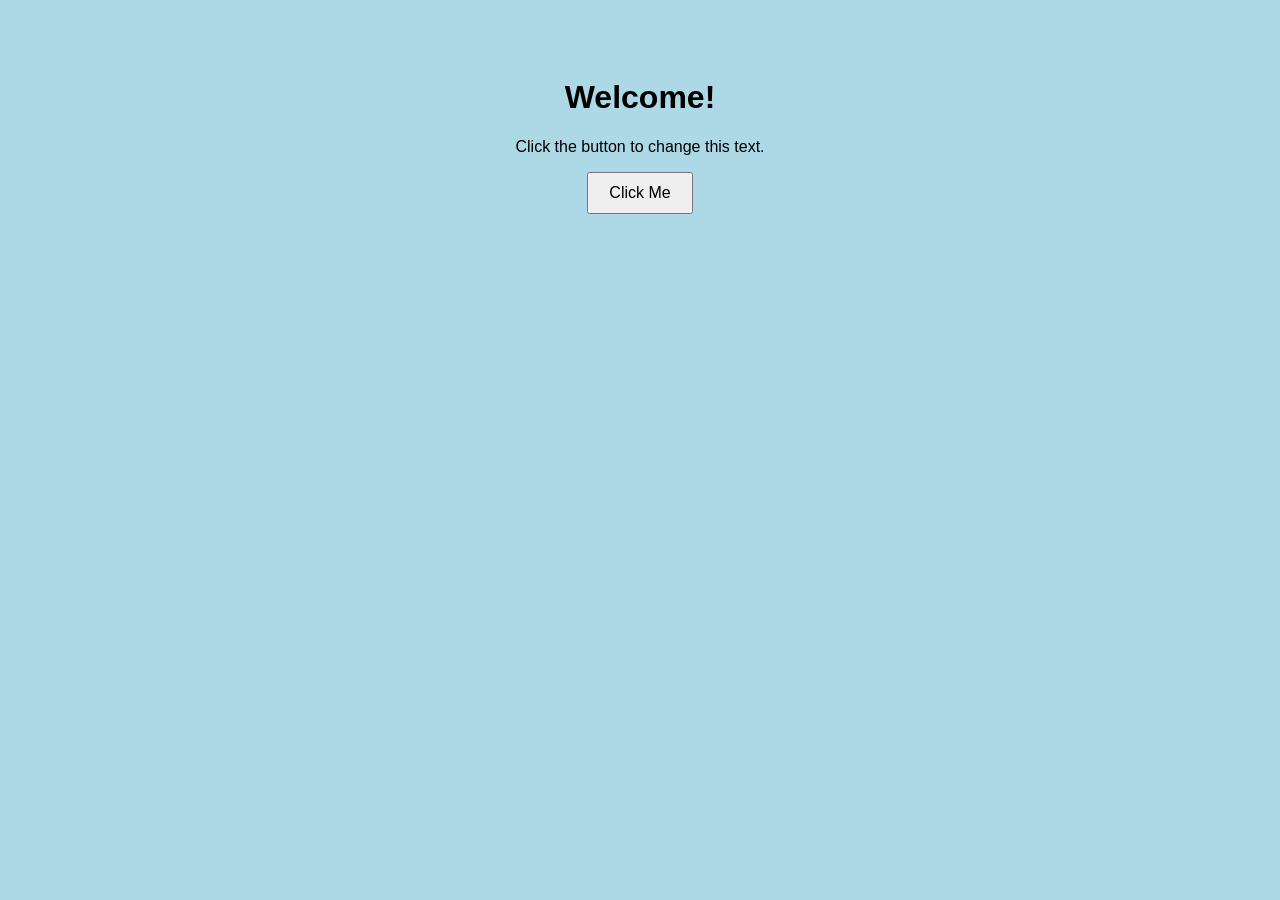
==== index.html @ 1f72a64f "Create index.html" ====
<!DOCTYPE html>
<html lang="en">
<head>
    <meta charset="UTF-8">
    <title>Simple Interactive Page</title>
    <style>
        body {
            font-family: Arial;
            text-align: center;
            background-color: lightblue;
            padding-top: 50px;
        }

        button {
            padding: 10px 20px;
            font-size: 16px;
            cursor: pointer;
        }
    </style>
</head>
<body>

    <h1 id="title">Welcome!</h1>
    <p id="text">Click the button to change this text.</p>

    <button onclick="changeContent()">Click Me</button>

    <script>
        function changeContent() {
            document.getElementById("title").innerHTML = "You clicked the button!";
            document.getElementById("text").innerHTML = "The page just changed 🎉";
            document.body.style.backgroundColor = "lightgreen";
        }
    </script>

</body>
</html>
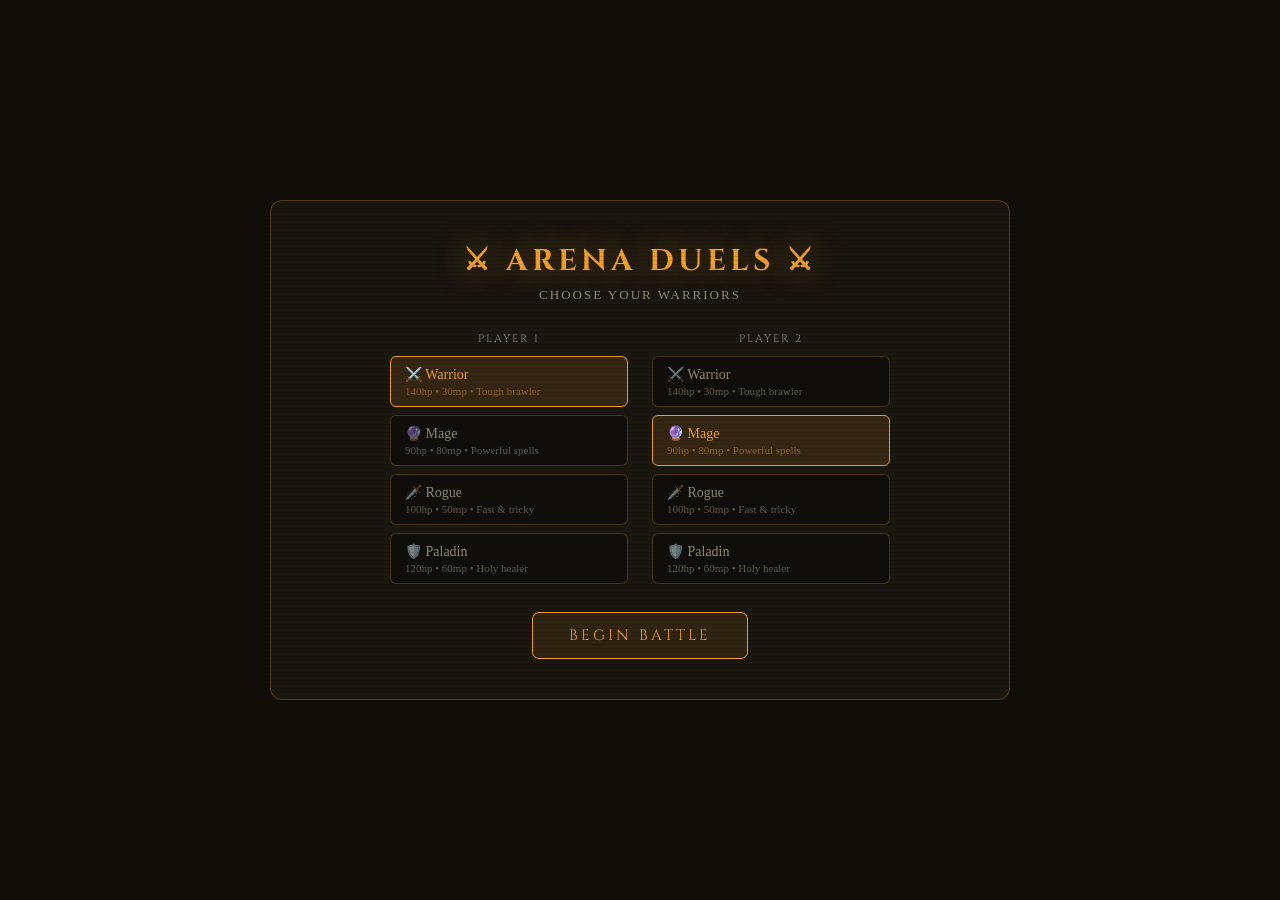
==== commit c0caba19: "Update index.html" ====
--- a/index.html
+++ b/index.html
@@ -1,37 +1,875 @@
 <!DOCTYPE html>
 <html lang="en">
 <head>
-    <meta charset="UTF-8">
-    <title>Simple Interactive Page</title>
-    <style>
-        body {
-            font-family: Arial;
-            text-align: center;
-            background-color: lightblue;
-            padding-top: 50px;
-        }
-
-        button {
-            padding: 10px 20px;
-            font-size: 16px;
-            cursor: pointer;
-        }
-    </style>
+  <meta charset="UTF-8" />
+  <meta name="viewport" content="width=device-width, initial-scale=1.0"/>
+  <title>Arena Duels — 1v1 Battle Game</title>
+  <link href="https://fonts.googleapis.com/css2?family=Cinzel:wght@400;700&family=IM+Fell+English:ital@0;1&display=swap" rel="stylesheet"/>
+  <style>
+    *, *::before, *::after { box-sizing: border-box; margin: 0; padding: 0; }
+
+    :root {
+      --gold: #ef9f27;
+      --gold-dim: rgba(239,159,39,0.3);
+      --dark: #100e08;
+      --dark2: #1a1610;
+      --dark3: #221e14;
+      --parchment: #f5e9c8;
+      --parchment-dim: rgba(245,233,200,0.55);
+      --parchment-faint: rgba(245,233,200,0.2);
+      --red: #e24b4a;
+      --blue: #378add;
+      --green: #639922;
+      --mana-color: #378add;
+    }
+
+    body {
+      background: var(--dark);
+      min-height: 100vh;
+      display: flex;
+      align-items: center;
+      justify-content: center;
+      font-family: 'IM Fell English', serif;
+      color: var(--parchment);
+      padding: 20px;
+    }
+
+    /* ─── Scanline texture overlay ─── */
+    body::before {
+      content: '';
+      position: fixed;
+      inset: 0;
+      background: repeating-linear-gradient(
+        0deg,
+        transparent,
+        transparent 3px,
+        rgba(0,0,0,0.07) 3px,
+        rgba(0,0,0,0.07) 4px
+      );
+      pointer-events: none;
+      z-index: 999;
+    }
+
+    #app {
+      width: 100%;
+      max-width: 740px;
+      position: relative;
+    }
+
+    /* ─── OVERLAY SCREENS ─── */
+    .screen {
+      display: none;
+      flex-direction: column;
+      align-items: center;
+      justify-content: center;
+      min-height: 500px;
+      background: var(--dark2);
+      border: 1px solid var(--gold-dim);
+      border-radius: 12px;
+      padding: 32px 24px;
+      text-align: center;
+    }
+    .screen.active { display: flex; }
+
+    .screen-title {
+      font-family: 'Cinzel', serif;
+      font-size: 30px;
+      font-weight: 700;
+      color: var(--gold);
+      letter-spacing: 4px;
+      text-shadow: 0 0 30px rgba(239,159,39,0.5);
+      margin-bottom: 6px;
+    }
+    .screen-subtitle {
+      font-size: 13px;
+      color: var(--parchment-dim);
+      letter-spacing: 2px;
+      margin-bottom: 28px;
+    }
+
+    /* Class picker */
+    .pickers-row {
+      display: grid;
+      grid-template-columns: 1fr 1fr;
+      gap: 24px;
+      width: 100%;
+      max-width: 500px;
+      margin-bottom: 28px;
+    }
+    .picker-col label {
+      display: block;
+      font-family: 'Cinzel', serif;
+      font-size: 11px;
+      color: var(--parchment-dim);
+      letter-spacing: 2px;
+      margin-bottom: 10px;
+    }
+    .class-options { display: flex; flex-direction: column; gap: 8px; }
+    .class-btn {
+      background: rgba(0,0,0,0.35);
+      border: 1px solid rgba(239,159,39,0.25);
+      color: var(--parchment-dim);
+      font-family: 'IM Fell English', serif;
+      font-size: 14px;
+      padding: 9px 14px;
+      border-radius: 6px;
+      cursor: pointer;
+      text-align: left;
+      transition: all 0.18s;
+    }
+    .class-btn:hover { border-color: rgba(239,159,39,0.55); color: var(--parchment); background: rgba(239,159,39,0.07); }
+    .class-btn.active { border-color: var(--gold); color: var(--gold); background: rgba(239,159,39,0.12); }
+    .class-btn .stats { display: block; font-size: 11px; color: rgba(245,233,200,0.35); margin-top: 2px; }
+    .class-btn.active .stats { color: rgba(239,159,39,0.5); }
+
+    /* Start / Restart button */
+    .big-btn {
+      font-family: 'Cinzel', serif;
+      font-size: 15px;
+      letter-spacing: 3px;
+      color: var(--gold);
+      background: rgba(239,159,39,0.1);
+      border: 1px solid var(--gold);
+      border-radius: 7px;
+      padding: 12px 36px;
+      cursor: pointer;
+      transition: all 0.2s;
+    }
+    .big-btn:hover { background: rgba(239,159,39,0.22); }
+
+    /* ─── BATTLE SCREEN ─── */
+    #battle-screen {
+      background: var(--dark2);
+      border: 1px solid var(--gold-dim);
+      border-radius: 12px;
+      padding: 20px 18px 16px;
+    }
+
+    .battle-header {
+      display: flex;
+      align-items: center;
+      justify-content: space-between;
+      margin-bottom: 14px;
+    }
+    .battle-title {
+      font-family: 'Cinzel', serif;
+      font-size: 18px;
+      color: var(--gold);
+      letter-spacing: 3px;
+    }
+    .turn-badge {
+      font-family: 'Cinzel', serif;
+      font-size: 11px;
+      letter-spacing: 2px;
+      padding: 4px 12px;
+      border-radius: 20px;
+      border: 1px solid var(--gold-dim);
+      color: var(--gold);
+      background: rgba(239,159,39,0.08);
+      transition: all 0.3s;
+    }
+
+    /* Fighter panels */
+    .arena-row {
+      display: grid;
+      grid-template-columns: 1fr 52px 1fr;
+      gap: 10px;
+      align-items: center;
+      margin-bottom: 14px;
+    }
+
+    .fighter-panel {
+      background: var(--dark3);
+      border: 1px solid rgba(239,159,39,0.2);
+      border-radius: 8px;
+      padding: 12px 14px;
+      position: relative;
+      transition: border-color 0.3s;
+    }
+    .fighter-panel.active-turn { border-color: rgba(239,159,39,0.55); }
+
+    .fighter-name {
+      font-family: 'Cinzel', serif;
+      font-size: 13px;
+      font-weight: 700;
+      color: var(--gold);
+      margin-bottom: 6px;
+    }
+    .fighter-sprite {
+      font-size: 44px;
+      line-height: 1;
+      text-align: center;
+      display: block;
+      margin: 4px 0 8px;
+      filter: drop-shadow(0 4px 10px rgba(0,0,0,0.7));
+      transition: transform 0.15s;
+    }
+    .p2-panel .fighter-sprite { transform: scaleX(-1); }
+
+    /* Animations */
+    @keyframes atk { 0%{transform:translateX(0) scale(1)} 40%{transform:translateX(-20px) scale(1.15)} 100%{transform:translateX(0) scale(1)} }
+    @keyframes atk-r { 0%{transform:scaleX(-1) translateX(0)} 40%{transform:scaleX(-1) translateX(-20px)} 100%{transform:scaleX(-1) translateX(0)} }
+    @keyframes hit { 0%{transform:translateX(0)} 25%{transform:translateX(12px) scale(0.9)} 100%{transform:translateX(0) scale(1)} }
+    @keyframes hit-r { 0%{transform:scaleX(-1) translateX(0)} 25%{transform:scaleX(-1) translateX(12px)} 100%{transform:scaleX(-1) translateX(0)} }
+    @keyframes shake { 0%,100%{transform:translateX(0)} 20%{transform:translateX(-6px)} 40%{transform:translateX(6px)} 60%{transform:translateX(-4px)} 80%{transform:translateX(4px)} }
+    .anim-attack .fighter-sprite { animation: atk 0.35s ease !important; }
+    .p2-panel.anim-attack .fighter-sprite { animation: atk-r 0.35s ease !important; }
+    .anim-hit .fighter-sprite { animation: hit 0.3s ease !important; }
+    .p2-panel.anim-hit .fighter-sprite { animation: hit-r 0.3s ease !important; }
+    .anim-shake { animation: shake 0.35s ease; }
+
+    /* HP / MP bars */
+    .bar-label { font-size: 11px; color: rgba(245,233,200,0.45); margin-bottom: 3px; display: flex; justify-content: space-between; }
+    .bar-track {
+      background: rgba(0,0,0,0.55);
+      border-radius: 4px;
+      height: 12px;
+      overflow: hidden;
+      border: 0.5px solid rgba(255,255,255,0.08);
+      margin-bottom: 6px;
+    }
+    .bar-fill {
+      height: 100%;
+      border-radius: 4px;
+      transition: width 0.45s ease;
+    }
+    .hp-fill { background: linear-gradient(90deg, #a32d2d 0%, #e24b4a 100%); }
+    .mp-fill { background: linear-gradient(90deg, #185fa5 0%, #378add 100%); }
+
+    /* Status icons */
+    .statuses { display: flex; gap: 4px; flex-wrap: wrap; min-height: 20px; margin-top: 2px; }
+    .status-icon {
+      font-size: 13px;
+      padding: 1px 6px;
+      border-radius: 10px;
+      background: rgba(0,0,0,0.4);
+      border: 0.5px solid rgba(255,255,255,0.12);
+      font-style: normal;
+    }
+
+    .vs-divider {
+      font-family: 'Cinzel', serif;
+      font-size: 22px;
+      font-weight: 700;
+      color: var(--red);
+      text-align: center;
+      text-shadow: 0 0 12px rgba(226,75,74,0.5);
+    }
+
+    /* ─── Actions ─── */
+    .actions-row {
+      display: grid;
+      grid-template-columns: 1fr 1fr;
+      gap: 10px;
+      margin-bottom: 12px;
+    }
+    .actions-col-label {
+      font-size: 10px;
+      color: var(--parchment-faint);
+      letter-spacing: 2px;
+      text-align: center;
+      margin-bottom: 6px;
+    }
+    .action-btn {
+      display: flex;
+      justify-content: space-between;
+      align-items: center;
+      background: rgba(0,0,0,0.38);
+      border: 1px solid rgba(239,159,39,0.22);
+      color: var(--parchment-dim);
+      font-family: 'IM Fell English', serif;
+      font-size: 13px;
+      padding: 8px 10px;
+      border-radius: 6px;
+      cursor: pointer;
+      width: 100%;
+      text-align: left;
+      margin-bottom: 5px;
+      transition: all 0.17s;
+      position: relative;
+    }
+    .action-btn:last-child { margin-bottom: 0; }
+    .action-btn:hover:not(:disabled) {
+      border-color: var(--gold-dim);
+      color: var(--parchment);
+      background: rgba(239,159,39,0.08);
+    }
+    .action-btn:disabled { opacity: 0.3; cursor: not-allowed; }
+    .action-btn .meta { display: flex; gap: 6px; align-items: center; }
+    .action-btn .mp-cost { font-size: 11px; color: var(--mana-color); }
+    .action-btn .dmg-range { font-size: 11px; color: rgba(245,233,200,0.35); }
+
+    /* ─── Battle Log ─── */
+    .log-box {
+      background: rgba(0,0,0,0.45);
+      border: 0.5px solid rgba(239,159,39,0.18);
+      border-radius: 7px;
+      padding: 10px 12px;
+      height: 130px;
+      overflow-y: auto;
+      font-size: 12.5px;
+      line-height: 1.7;
+      scroll-behavior: smooth;
+    }
+    .log-box::-webkit-scrollbar { width: 4px; }
+    .log-box::-webkit-scrollbar-track { background: transparent; }
+    .log-box::-webkit-scrollbar-thumb { background: rgba(239,159,39,0.25); border-radius: 2px; }
+    .log-entry { border-bottom: 0.5px solid rgba(255,255,255,0.04); padding: 1px 0; }
+    .log-p1 { color: #f0995b; }
+    .log-p2 { color: #85b7eb; }
+    .log-sys { color: var(--gold); font-style: italic; }
+    .log-crit { color: #f09595; font-weight: bold; }
+
+    /* ─── Floating damage numbers ─── */
+    @keyframes floatUp { 0%{opacity:1;transform:translateY(0) scale(1)} 100%{opacity:0;transform:translateY(-70px) scale(1.2)} }
+    .float-num {
+      position: absolute;
+      font-family: 'Cinzel', serif;
+      font-size: 20px;
+      font-weight: 700;
+      pointer-events: none;
+      z-index: 50;
+      animation: floatUp 1.1s ease forwards;
+      text-shadow: 0 2px 8px rgba(0,0,0,0.8);
+    }
+
+    /* ─── Winner Screen ─── */
+    .winner-badge {
+      font-size: 56px;
+      margin-bottom: 12px;
+      filter: drop-shadow(0 4px 16px rgba(239,159,39,0.4));
+    }
+    .winner-name {
+      font-family: 'Cinzel', serif;
+      font-size: 26px;
+      color: var(--gold);
+      letter-spacing: 3px;
+      margin-bottom: 6px;
+    }
+    .winner-msg {
+      font-size: 14px;
+      color: var(--parchment-dim);
+      font-style: italic;
+      margin-bottom: 28px;
+    }
+
+    /* ─── Responsive ─── */
+    @media (max-width: 520px) {
+      .arena-row { grid-template-columns: 1fr 36px 1fr; }
+      .fighter-sprite { font-size: 34px; }
+      .battle-title { font-size: 14px; }
+      .actions-row { gap: 6px; }
+      .action-btn { font-size: 12px; padding: 7px 8px; }
+    }
+  </style>
 </head>
 <body>
-
-    <h1 id="title">Welcome!</h1>
-    <p id="text">Click the button to change this text.</p>
-
-    <button onclick="changeContent()">Click Me</button>
-
-    <script>
-        function changeContent() {
-            document.getElementById("title").innerHTML = "You clicked the button!";
-            document.getElementById("text").innerHTML = "The page just changed 🎉";
-            document.body.style.backgroundColor = "lightgreen";
-        }
-    </script>
-
+<div id="app">
+
+  <!-- ── SELECT SCREEN ── -->
+  <div id="select-screen" class="screen active">
+    <div class="screen-title">⚔ ARENA DUELS ⚔</div>
+    <div class="screen-subtitle">CHOOSE YOUR WARRIORS</div>
+    <div class="pickers-row">
+      <div class="picker-col">
+        <label>PLAYER 1</label>
+        <div class="class-options" id="p1-picker"></div>
+      </div>
+      <div class="picker-col">
+        <label>PLAYER 2</label>
+        <div class="class-options" id="p2-picker"></div>
+      </div>
+    </div>
+    <button class="big-btn" onclick="startBattle()">BEGIN BATTLE</button>
+  </div>
+
+  <!-- ── BATTLE SCREEN ── -->
+  <div id="battle-screen" class="screen" style="flex-direction:column;align-items:stretch;">
+    <div class="battle-header">
+      <div class="battle-title">⚔ ARENA DUELS</div>
+      <div class="turn-badge" id="turn-badge">PLAYER 1's TURN</div>
+    </div>
+
+    <div class="arena-row">
+      <div class="fighter-panel active-turn" id="p1-panel">
+        <div class="fighter-name" id="p1-name">—</div>
+        <span class="fighter-sprite" id="p1-sprite">🧙</span>
+        <div class="bar-label"><span>HP</span><span id="p1-hp-val">100/100</span></div>
+        <div class="bar-track"><div class="bar-fill hp-fill" id="p1-hp-bar" style="width:100%"></div></div>
+        <div class="bar-label"><span>MP</span><span id="p1-mp-val">50/50</span></div>
+        <div class="bar-track"><div class="bar-fill mp-fill" id="p1-mp-bar" style="width:100%"></div></div>
+        <div class="statuses" id="p1-statuses"></div>
+      </div>
+
+      <div class="vs-divider">VS</div>
+
+      <div class="fighter-panel p2-panel" id="p2-panel">
+        <div class="fighter-name" id="p2-name">—</div>
+        <span class="fighter-sprite" id="p2-sprite">🧙</span>
+        <div class="bar-label"><span>HP</span><span id="p2-hp-val">100/100</span></div>
+        <div class="bar-track"><div class="bar-fill hp-fill" id="p2-hp-bar" style="width:100%"></div></div>
+        <div class="bar-label"><span>MP</span><span id="p2-mp-val">50/50</span></div>
+        <div class="bar-track"><div class="bar-fill mp-fill" id="p2-mp-bar" style="width:100%"></div></div>
+        <div class="statuses" id="p2-statuses"></div>
+      </div>
+    </div>
+
+    <div class="actions-row">
+      <div>
+        <div class="actions-col-label" id="p1-col-label">PLAYER 1 ACTIONS</div>
+        <div id="p1-actions"></div>
+      </div>
+      <div>
+        <div class="actions-col-label" id="p2-col-label">PLAYER 2 ACTIONS</div>
+        <div id="p2-actions"></div>
+      </div>
+    </div>
+
+    <div class="log-box" id="log"></div>
+  </div>
+
+  <!-- ── WINNER SCREEN ── -->
+  <div id="winner-screen" class="screen">
+    <div class="winner-badge" id="winner-emoji">🏆</div>
+    <div class="winner-name" id="winner-name">PLAYER 1</div>
+    <div class="winner-msg" id="winner-msg">is victorious!</div>
+    <button class="big-btn" onclick="goToSelect()">⚔ FIGHT AGAIN</button>
+  </div>
+
+</div>
+
+<script>
+// ─────────────────────────────────────────────
+//  DATA
+// ─────────────────────────────────────────────
+const CLASSES = [
+  {
+    name: 'Warrior', emoji: '⚔️', sprite: '🧔',
+    hp: 140, mp: 30, color: '#e24b4a',
+    description: '140hp • 30mp • Tough brawler',
+    actions: [
+      { name: 'Heavy Strike',  dmg: [20, 28], mpCost: 0,  desc: 'A mighty blow' },
+      { name: 'Quick Slash',   dmg: [10, 15], mpCost: 0,  hits: 2, desc: 'Two fast cuts' },
+      { name: 'Battle Cry',    dmg: [8,  13], mpCost: 8,  buff: true, desc: 'Boost next hit' },
+      { name: 'Shield Bash',   dmg: [6,  10], mpCost: 6,  stun: true, desc: 'May stun foe' },
+    ]
+  },
+  {
+    name: 'Mage', emoji: '🔮', sprite: '🧙',
+    hp: 90, mp: 80, color: '#378add',
+    description: '90hp • 80mp • Powerful spells',
+    actions: [
+      { name: 'Fireball',      dmg: [24, 34], mpCost: 18, desc: 'Blazing inferno' },
+      { name: 'Ice Bolt',      dmg: [16, 22], mpCost: 10, slow: true, desc: 'Slows the enemy' },
+      { name: 'Arcane Blast',  dmg: [12, 18], mpCost: 6,  desc: 'Pure magic' },
+      { name: 'Mana Shield',   dmg: [0,  0],  mpCost: 14, shield: 35, desc: 'Absorb damage' },
+    ]
+  },
+  {
+    name: 'Rogue', emoji: '🗡️', sprite: '🥷',
+    hp: 100, mp: 50, color: '#97c459',
+    description: '100hp • 50mp • Fast & tricky',
+    actions: [
+      { name: 'Backstab',      dmg: [22, 32], mpCost: 10, crit: 0.4, desc: 'Deadly precision' },
+      { name: 'Poison Blade',  dmg: [10, 14], mpCost: 8,  poison: 8, desc: 'Applies poison' },
+      { name: 'Dual Strike',   dmg: [9,  13], mpCost: 0,  hits: 2,   desc: 'Twin blades' },
+      { name: 'Smoke Bomb',    dmg: [0,  0],  mpCost: 10, evade: true, desc: 'Dodge next hit' },
+    ]
+  },
+  {
+    name: 'Paladin', emoji: '🛡️', sprite: '🧝',
+    hp: 120, mp: 60, color: '#ef9f27',
+    description: '120hp • 60mp • Holy healer',
+    actions: [
+      { name: 'Holy Smite',    dmg: [16, 24], mpCost: 10, desc: 'Divine wrath' },
+      { name: 'Consecrate',    dmg: [12, 18], mpCost: 12, desc: 'Sacred ground' },
+      { name: 'Lay on Hands',  dmg: [0,  0],  mpCost: 20, heal: 38,  desc: 'Restore HP' },
+      { name: 'Divine Shield', dmg: [0,  0],  mpCost: 16, shield: 45, desc: 'Holy barrier' },
+    ]
+  },
+];
+
+// ─────────────────────────────────────────────
+//  STATE
+// ─────────────────────────────────────────────
+let p1Choice = 0, p2Choice = 1;
+let gs = {}; // game state
+
+function makeChar(cls) {
+  return {
+    name: cls.name, sprite: cls.sprite, color: cls.color,
+    actions: cls.actions,
+    hp: cls.hp, maxHp: cls.hp,
+    mp: cls.mp, maxMp: cls.mp,
+    shield: 0, poison: 0,
+    buffed: false, stunned: false, slowed: false, evade: false,
+  };
+}
+
+// ─────────────────────────────────────────────
+//  SCREEN MANAGEMENT
+// ─────────────────────────────────────────────
+function showScreen(id) {
+  document.querySelectorAll('.screen').forEach(s => s.classList.remove('active'));
+  document.getElementById(id).classList.add('active');
+}
+
+// ─────────────────────────────────────────────
+//  SELECT SCREEN
+// ─────────────────────────────────────────────
+function buildPickers() {
+  ['p1-picker', 'p2-picker'].forEach((id, pi) => {
+    const el = document.getElementById(id);
+    el.innerHTML = '';
+    CLASSES.forEach((cls, i) => {
+      const btn = document.createElement('button');
+      btn.className = 'class-btn' + (((pi === 0 && i === p1Choice) || (pi === 1 && i === p2Choice)) ? ' active' : '');
+      btn.innerHTML = `${cls.emoji} ${cls.name}<span class="stats">${cls.description}</span>`;
+      btn.onclick = () => {
+        if (pi === 0) p1Choice = i; else p2Choice = i;
+        buildPickers();
+      };
+      el.appendChild(btn);
+    });
+  });
+}
+
+// ─────────────────────────────────────────────
+//  START BATTLE
+// ─────────────────────────────────────────────
+function startBattle() {
+  gs = {
+    p1: makeChar(CLASSES[p1Choice]),
+    p2: makeChar(CLASSES[p2Choice]),
+    turn: 1,
+    over: false,
+  };
+  showScreen('battle-screen');
+  renderAll();
+  buildActions();
+  addLog(`⚔ The battle begins! ${gs.p1.name} vs ${gs.p2.name}!`, 'sys');
+}
+
+// ─────────────────────────────────────────────
+//  RENDER
+// ─────────────────────────────────────────────
+function renderAll() {
+  renderFighter(1);
+  renderFighter(2);
+  renderTurnBadge();
+  setActionsEnabled();
+}
+
+function renderFighter(p) {
+  const s = p === 1 ? gs.p1 : gs.p2;
+  const pre = `p${p}`;
+  document.getElementById(`${pre}-name`).textContent = s.name;
+  document.getElementById(`${pre}-sprite`).textContent = s.sprite;
+
+  const hpPct = Math.max(0, (s.hp / s.maxHp) * 100);
+  const mpPct = Math.max(0, (s.mp / s.maxMp) * 100);
+  document.getElementById(`${pre}-hp-bar`).style.width = hpPct + '%';
+  document.getElementById(`${pre}-mp-bar`).style.width = mpPct + '%';
+  document.getElementById(`${pre}-hp-val`).textContent = `${Math.max(0,s.hp)}/${s.maxHp}`;
+  document.getElementById(`${pre}-mp-val`).textContent = `${s.mp}/${s.maxMp}`;
+
+  // Color hp bar based on health
+  const hpBar = document.getElementById(`${pre}-hp-bar`);
+  if (hpPct > 60) hpBar.style.background = 'linear-gradient(90deg,#3b6d11,#97c459)';
+  else if (hpPct > 30) hpBar.style.background = 'linear-gradient(90deg,#ba7517,#ef9f27)';
+  else hpBar.style.background = 'linear-gradient(90deg,#a32d2d,#e24b4a)';
+
+  // Statuses
+  const stEl = document.getElementById(`${pre}-statuses`);
+  stEl.innerHTML = '';
+  if (s.poison > 0)   stEl.innerHTML += `<span class="status-icon" title="Poisoned">☠️${s.poison}</span>`;
+  if (s.shield > 0)   stEl.innerHTML += `<span class="status-icon" title="Shield">🛡️${s.shield}</span>`;
+  if (s.buffed)       stEl.innerHTML += `<span class="status-icon" title="Attack buffed">💪</span>`;
+  if (s.stunned)      stEl.innerHTML += `<span class="status-icon" title="Stunned">💫</span>`;
+  if (s.slowed)       stEl.innerHTML += `<span class="status-icon" title="Slowed">🧊</span>`;
+  if (s.evade)        stEl.innerHTML += `<span class="status-icon" title="Will dodge">💨</span>`;
+
+  // Active turn border
+  const panel = document.getElementById(`${pre}-panel`);
+  panel.classList.toggle('active-turn', gs.turn === p);
+}
+
+function renderTurnBadge() {
+  const p = gs.turn === 1 ? gs.p1 : gs.p2;
+  document.getElementById('turn-badge').textContent = `${p.name.toUpperCase()}'S TURN`;
+}
+
+// ─────────────────────────────────────────────
+//  ACTION BUTTONS
+// ─────────────────────────────────────────────
+function buildActions() {
+  [1, 2].forEach(p => {
+    const s = p === 1 ? gs.p1 : gs.p2;
+    const container = document.getElementById(`p${p}-actions`);
+    container.innerHTML = '';
+    s.actions.forEach((a, i) => {
+      const btn = document.createElement('button');
+      btn.className = 'action-btn';
+      btn.id = `p${p}-act-${i}`;
+
+      let dmgText = '';
+      if (a.heal)          dmgText = `<span class="dmg-range" style="color:#97c459">+${a.heal}hp</span>`;
+      else if (a.dmg[1]>0) dmgText = `<span class="dmg-range">${a.dmg[0]}-${a.dmg[1]}</span>`;
+      else if (a.shield)   dmgText = `<span class="dmg-range" style="color:#ef9f27">🛡️${a.shield}</span>`;
+      else if (a.evade)    dmgText = `<span class="dmg-range" style="color:#97c459">dodge</span>`;
+
+      const mpText = a.mpCost ? `<span class="mp-cost">${a.mpCost}mp</span>` : '';
+
+      btn.innerHTML = `<span>${a.name}</span><span class="meta">${dmgText}${mpText}</span>`;
+      btn.title = a.desc || '';
+      btn.onclick = () => doAction(p, i);
+      container.appendChild(btn);
+    });
+  });
+}
+
+function setActionsEnabled() {
+  if (gs.over) {
+    document.querySelectorAll('.action-btn').forEach(b => b.disabled = true);
+    return;
+  }
+  [1, 2].forEach(p => {
+    const s = p === 1 ? gs.p1 : gs.p2;
+    s.actions.forEach((a, i) => {
+      const btn = document.getElementById(`p${p}-act-${i}`);
+      if (!btn) return;
+      btn.disabled = (p !== gs.turn);
+    });
+  });
+}
+
+// ─────────────────────────────────────────────
+//  COMBAT LOGIC
+// ─────────────────────────────────────────────
+function rng(min, max) { return Math.floor(Math.random() * (max - min + 1)) + min; }
+
+function doAction(player, actionIdx) {
+  if (gs.over || player !== gs.turn) return;
+  const atk = player === 1 ? gs.p1 : gs.p2;
+  const def = player === 1 ? gs.p2 : gs.p1;
+  const atkPre = `p${player}`;
+  const defPre = player === 1 ? 'p2' : 'p1';
+  const action = atk.actions[actionIdx];
+
+  // Mana check
+  if (atk.mp < action.mpCost) {
+    addLog(`${atk.name} doesn't have enough MP for ${action.name}!`, 'sys');
+    return;
+  }
+
+  // Stun check
+  if (atk.stunned) {
+    atk.stunned = false;
+    addLog(`${atk.name} is stunned and loses their turn!`, 'sys');
+    endTurn();
+    return;
+  }
+
+  atk.mp = Math.max(0, atk.mp - action.mpCost);
+
+  // Animate
+  triggerAnim(`${atkPre}-panel`, 'attack');
+  setTimeout(() => triggerAnim(`${defPre}-panel`, 'hit'), 220);
+
+  // ── HEAL ──
+  if (action.heal) {
+    const h = action.heal;
+    atk.hp = Math.min(atk.maxHp, atk.hp + h);
+    addLog(`${atk.name} uses ${action.name} and restores ${h} HP!`, atkPre);
+    spawnFloat(`${atkPre}-panel`, `+${h} ❤️`, '#97c459');
+  }
+  // ── SHIELD ──
+  else if (action.shield) {
+    atk.shield += action.shield;
+    addLog(`${atk.name} raises a shield of ${action.shield}!`, atkPre);
+    spawnFloat(`${atkPre}-panel`, `🛡️ +${action.shield}`, '#ef9f27');
+  }
+  // ── EVADE ──
+  else if (action.evade) {
+    atk.evade = true;
+    addLog(`${atk.name} disappears into smoke — next attack will miss!`, atkPre);
+  }
+  // ── DAMAGE ──
+  else {
+    // Buff (Battle Cry effect applied next turn)
+    if (action.buff) {
+      atk.buffed = true;
+      addLog(`${atk.name} unleashes a Battle Cry! Next attack is boosted!`, atkPre);
+    }
+
+    const hits = action.hits || 1;
+    let totalDmg = 0;
+    let stunLanded = false;
+    let poisonLanded = false;
+
+    for (let h = 0; h < hits; h++) {
+      // Evade check
+      if (def.evade) {
+        def.evade = false;
+        addLog(`${def.name} evades the attack!`, 'sys');
+        continue;
+      }
+
+      let dmg = rng(action.dmg[0], action.dmg[1]);
+
+      // Buff bonus
+      if (atk.buffed && !action.buff) {
+        dmg = Math.floor(dmg * 1.3);
+        atk.buffed = false;
+      }
+
+      // Crit
+      let isCrit = false;
+      if (action.crit && Math.random() < action.crit) {
+        dmg = Math.floor(dmg * 1.85);
+        isCrit = true;
+      }
+
+      // Slow penalty on attacker
+      if (atk.slowed) {
+        dmg = Math.floor(dmg * 0.75);
+        atk.slowed = false;
+      }
+
+      // Shield absorption
+      if (def.shield > 0) {
+        const absorbed = Math.min(def.shield, dmg);
+        def.shield -= absorbed;
+        dmg -= absorbed;
+        if (absorbed > 0) addLog(`${def.name}'s shield absorbs ${absorbed} damage!`, 'sys');
+      }
+
+      def.hp -= dmg;
+      totalDmg += dmg;
+
+      if (isCrit) {
+        addLog(`💥 CRITICAL! ${atk.name} hits for ${dmg}!`, 'log-crit');
+        spawnFloat(`${defPre}-panel`, `💥 ${dmg}!`, '#f09595');
+      }
+
+      // Stun
+      if (!stunLanded && action.stun && Math.random() < 0.45) {
+        def.stunned = true;
+        stunLanded = true;
+      }
+      // Poison
+      if (!poisonLanded && action.poison) {
+        def.poison = action.poison;
+        poisonLanded = true;
+      }
+      // Slow
+      if (action.slow) def.slowed = true;
+    }
+
+    if (!action.buff) {
+      const logClass = atkPre === 'p1' ? 'p1' : 'p2';
+      if (!action.crit || hits > 1) {
+        addLog(`${atk.name} uses ${action.name} for ${totalDmg} damage!`, logClass);
+        if (totalDmg > 0) spawnFloat(`${defPre}-panel`, `-${totalDmg}`, '#e24b4a');
+      }
+      if (stunLanded)   addLog(`${def.name} is stunned!`, 'sys');
+      if (poisonLanded) addLog(`${def.name} is poisoned! (${action.poison} dmg/turn)`, 'sys');
+      if (action.slow && !def.slowed) addLog(`${def.name} is slowed!`, 'sys');
+    }
+
+    // Check death
+    if (def.hp <= 0) {
+      def.hp = 0;
+      renderAll();
+      setTimeout(() => endGame(atk, def), 600);
+      return;
+    }
+  }
+
+  endTurn();
+}
+
+function endTurn() {
+  // Apply poison to next turn's target (the one who just acted = defender now acts)
+  const next = gs.turn === 1 ? gs.p2 : gs.p1;
+  const nextPre = gs.turn === 1 ? 'p2' : 'p1';
+
+  if (next.poison > 0) {
+    next.hp -= next.poison;
+    addLog(`☠️ ${next.name} takes ${next.poison} poison damage!`, 'sys');
+    spawnFloat(`${nextPre}-panel`, `☠️ -${next.poison}`, '#97c459');
+    if (next.hp <= 0) {
+      next.hp = 0;
+      const winner = gs.turn === 1 ? gs.p1 : gs.p2;
+      renderAll();
+      setTimeout(() => endGame(winner, next), 600);
+      return;
+    }
+    next.poison = Math.max(0, next.poison - 2); // poison fades
+  }
+
+  // Regen a little MP
+  const cur = gs.turn === 1 ? gs.p1 : gs.p2;
+  cur.mp = Math.min(cur.maxMp, cur.mp + 4);
+
+  gs.turn = gs.turn === 1 ? 2 : 1;
+  renderAll();
+}
+
+function endGame(winner, loser) {
+  gs.over = true;
+  renderAll();
+  const wPlayer = winner === gs.p1 ? 'PLAYER 1' : 'PLAYER 2';
+  document.getElementById('winner-emoji').textContent = CLASSES.find(c => c.name === winner.name).emoji;
+  document.getElementById('winner-name').textContent = `${wPlayer} — ${winner.name}`;
+  document.getElementById('winner-msg').textContent = `${loser.name} has fallen. The champion stands!`;
+  setTimeout(() => showScreen('winner-screen'), 800);
+}
+
+// ─────────────────────────────────────────────
+//  UTILITY
+// ─────────────────────────────────────────────
+function addLog(msg, cls) {
+  const log = document.getElementById('log');
+  const entry = document.createElement('div');
+  entry.className = `log-entry log-${cls}`;
+  entry.textContent = msg;
+  log.appendChild(entry);
+  log.scrollTop = log.scrollHeight;
+}
+
+function triggerAnim(panelId, type) {
+  const el = document.getElementById(panelId);
+  if (!el) return;
+  el.classList.remove('anim-attack', 'anim-hit');
+  void el.offsetWidth; // reflow
+  el.classList.add(type === 'attack' ? 'anim-attack' : 'anim-hit');
+  setTimeout(() => el.classList.remove('anim-attack', 'anim-hit'), 400);
+}
+
+function spawnFloat(panelId, text, color) {
+  const panel = document.getElementById(panelId);
+  if (!panel) return;
+  const el = document.createElement('div');
+  el.className = 'float-num';
+  el.textContent = text;
+  el.style.color = color;
+  el.style.left = (30 + Math.random() * 40) + '%';
+  el.style.top = '20%';
+  panel.style.position = 'relative';
+  panel.appendChild(el);
+  setTimeout(() => el.remove(), 1200);
+}
+
+function goToSelect() {
+  showScreen('select-screen');
+  buildPickers();
+}
+
+// ─────────────────────────────────────────────
+//  INIT
+// ─────────────────────────────────────────────
+buildPickers();
+</script>
 </body>
 </html>
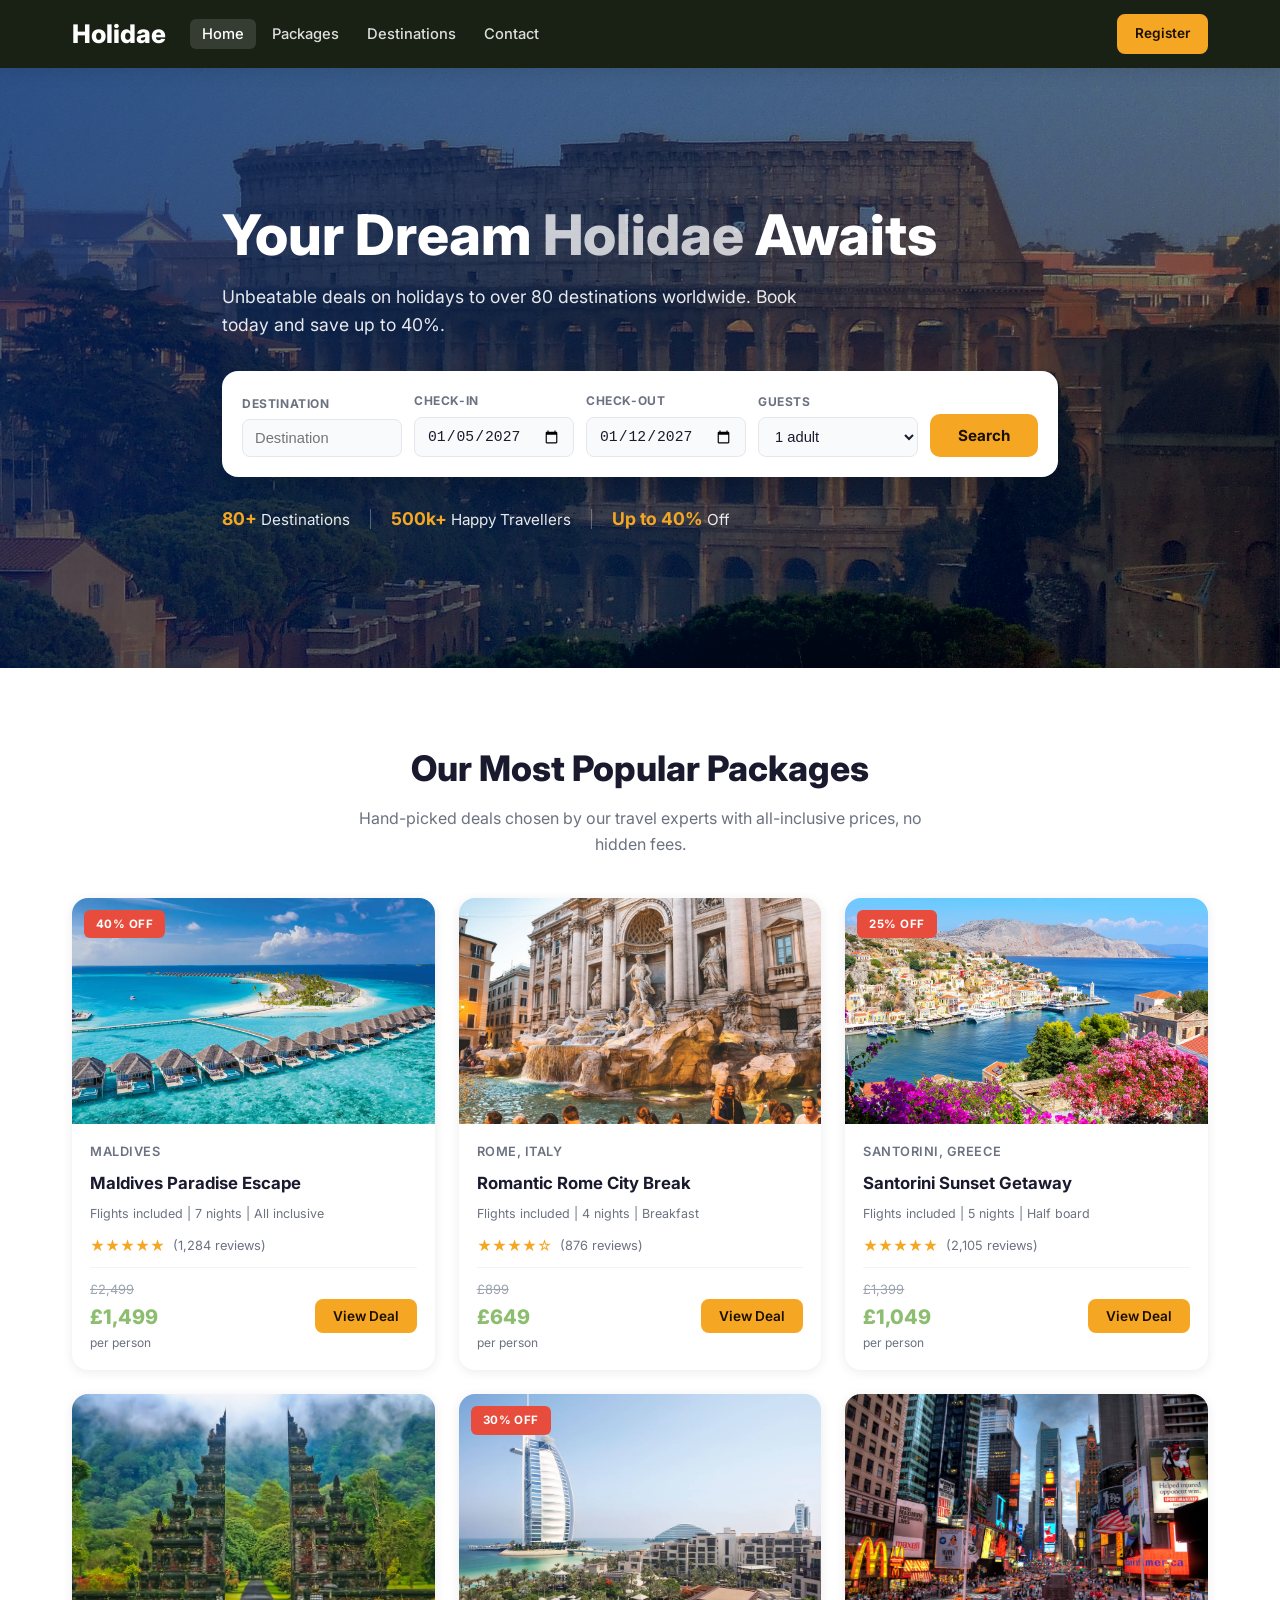
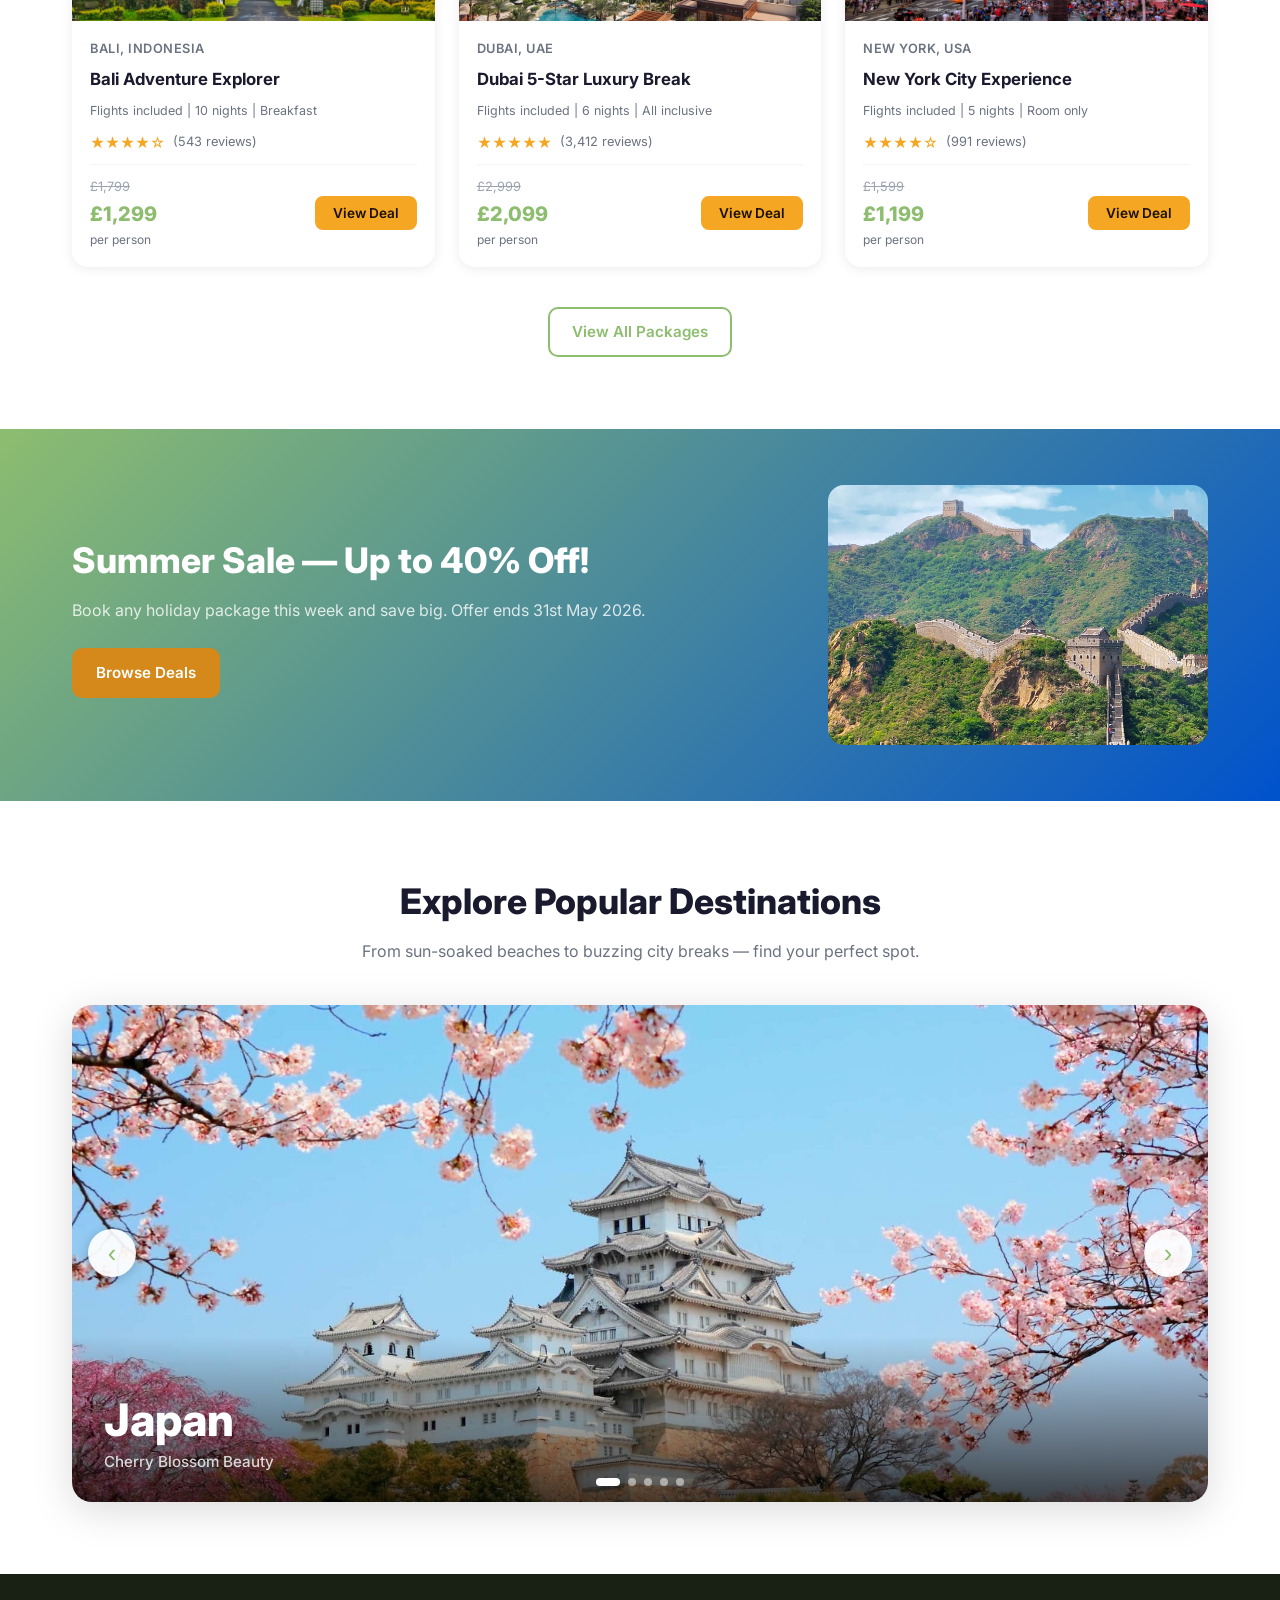
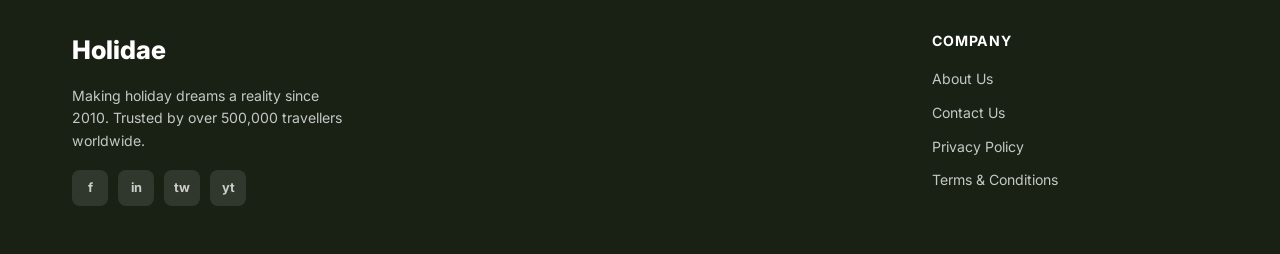
==== commit 21973ab8: "COMMIT_SERVER COMMIT_SERVER" ====
--- a/index.html
+++ b/index.html
@@ -2,874 +2,396 @@
 <html lang="en">
 <head>
   <meta charset="UTF-8" />
-  <meta name="viewport" content="width=device-width, initial-scale=1.0"/>
-  <title>Arena Duels — 1v1 Battle Game</title>
-  <link href="https://fonts.googleapis.com/css2?family=Cinzel:wght@400;700&family=IM+Fell+English:ital@0;1&display=swap" rel="stylesheet"/>
-  <style>
-    *, *::before, *::after { box-sizing: border-box; margin: 0; padding: 0; }
-
-    :root {
-      --gold: #ef9f27;
-      --gold-dim: rgba(239,159,39,0.3);
-      --dark: #100e08;
-      --dark2: #1a1610;
-      --dark3: #221e14;
-      --parchment: #f5e9c8;
-      --parchment-dim: rgba(245,233,200,0.55);
-      --parchment-faint: rgba(245,233,200,0.2);
-      --red: #e24b4a;
-      --blue: #378add;
-      --green: #639922;
-      --mana-color: #378add;
-    }
-
-    body {
-      background: var(--dark);
-      min-height: 100vh;
-      display: flex;
-      align-items: center;
-      justify-content: center;
-      font-family: 'IM Fell English', serif;
-      color: var(--parchment);
-      padding: 20px;
-    }
-
-    /* ─── Scanline texture overlay ─── */
-    body::before {
-      content: '';
-      position: fixed;
-      inset: 0;
-      background: repeating-linear-gradient(
-        0deg,
-        transparent,
-        transparent 3px,
-        rgba(0,0,0,0.07) 3px,
-        rgba(0,0,0,0.07) 4px
-      );
-      pointer-events: none;
-      z-index: 999;
-    }
-
-    #app {
-      width: 100%;
-      max-width: 740px;
-      position: relative;
-    }
-
-    /* ─── OVERLAY SCREENS ─── */
-    .screen {
-      display: none;
-      flex-direction: column;
-      align-items: center;
-      justify-content: center;
-      min-height: 500px;
-      background: var(--dark2);
-      border: 1px solid var(--gold-dim);
-      border-radius: 12px;
-      padding: 32px 24px;
-      text-align: center;
-    }
-    .screen.active { display: flex; }
-
-    .screen-title {
-      font-family: 'Cinzel', serif;
-      font-size: 30px;
-      font-weight: 700;
-      color: var(--gold);
-      letter-spacing: 4px;
-      text-shadow: 0 0 30px rgba(239,159,39,0.5);
-      margin-bottom: 6px;
-    }
-    .screen-subtitle {
-      font-size: 13px;
-      color: var(--parchment-dim);
-      letter-spacing: 2px;
-      margin-bottom: 28px;
-    }
-
-    /* Class picker */
-    .pickers-row {
-      display: grid;
-      grid-template-columns: 1fr 1fr;
-      gap: 24px;
-      width: 100%;
-      max-width: 500px;
-      margin-bottom: 28px;
-    }
-    .picker-col label {
-      display: block;
-      font-family: 'Cinzel', serif;
-      font-size: 11px;
-      color: var(--parchment-dim);
-      letter-spacing: 2px;
-      margin-bottom: 10px;
-    }
-    .class-options { display: flex; flex-direction: column; gap: 8px; }
-    .class-btn {
-      background: rgba(0,0,0,0.35);
-      border: 1px solid rgba(239,159,39,0.25);
-      color: var(--parchment-dim);
-      font-family: 'IM Fell English', serif;
-      font-size: 14px;
-      padding: 9px 14px;
-      border-radius: 6px;
-      cursor: pointer;
-      text-align: left;
-      transition: all 0.18s;
-    }
-    .class-btn:hover { border-color: rgba(239,159,39,0.55); color: var(--parchment); background: rgba(239,159,39,0.07); }
-    .class-btn.active { border-color: var(--gold); color: var(--gold); background: rgba(239,159,39,0.12); }
-    .class-btn .stats { display: block; font-size: 11px; color: rgba(245,233,200,0.35); margin-top: 2px; }
-    .class-btn.active .stats { color: rgba(239,159,39,0.5); }
-
-    /* Start / Restart button */
-    .big-btn {
-      font-family: 'Cinzel', serif;
-      font-size: 15px;
-      letter-spacing: 3px;
-      color: var(--gold);
-      background: rgba(239,159,39,0.1);
-      border: 1px solid var(--gold);
-      border-radius: 7px;
-      padding: 12px 36px;
-      cursor: pointer;
-      transition: all 0.2s;
-    }
-    .big-btn:hover { background: rgba(239,159,39,0.22); }
-
-    /* ─── BATTLE SCREEN ─── */
-    #battle-screen {
-      background: var(--dark2);
-      border: 1px solid var(--gold-dim);
-      border-radius: 12px;
-      padding: 20px 18px 16px;
-    }
-
-    .battle-header {
-      display: flex;
-      align-items: center;
-      justify-content: space-between;
-      margin-bottom: 14px;
-    }
-    .battle-title {
-      font-family: 'Cinzel', serif;
-      font-size: 18px;
-      color: var(--gold);
-      letter-spacing: 3px;
-    }
-    .turn-badge {
-      font-family: 'Cinzel', serif;
-      font-size: 11px;
-      letter-spacing: 2px;
-      padding: 4px 12px;
-      border-radius: 20px;
-      border: 1px solid var(--gold-dim);
-      color: var(--gold);
-      background: rgba(239,159,39,0.08);
-      transition: all 0.3s;
-    }
-
-    /* Fighter panels */
-    .arena-row {
-      display: grid;
-      grid-template-columns: 1fr 52px 1fr;
-      gap: 10px;
-      align-items: center;
-      margin-bottom: 14px;
-    }
-
-    .fighter-panel {
-      background: var(--dark3);
-      border: 1px solid rgba(239,159,39,0.2);
-      border-radius: 8px;
-      padding: 12px 14px;
-      position: relative;
-      transition: border-color 0.3s;
-    }
-    .fighter-panel.active-turn { border-color: rgba(239,159,39,0.55); }
-
-    .fighter-name {
-      font-family: 'Cinzel', serif;
-      font-size: 13px;
-      font-weight: 700;
-      color: var(--gold);
-      margin-bottom: 6px;
-    }
-    .fighter-sprite {
-      font-size: 44px;
-      line-height: 1;
-      text-align: center;
-      display: block;
-      margin: 4px 0 8px;
-      filter: drop-shadow(0 4px 10px rgba(0,0,0,0.7));
-      transition: transform 0.15s;
-    }
-    .p2-panel .fighter-sprite { transform: scaleX(-1); }
-
-    /* Animations */
-    @keyframes atk { 0%{transform:translateX(0) scale(1)} 40%{transform:translateX(-20px) scale(1.15)} 100%{transform:translateX(0) scale(1)} }
-    @keyframes atk-r { 0%{transform:scaleX(-1) translateX(0)} 40%{transform:scaleX(-1) translateX(-20px)} 100%{transform:scaleX(-1) translateX(0)} }
-    @keyframes hit { 0%{transform:translateX(0)} 25%{transform:translateX(12px) scale(0.9)} 100%{transform:translateX(0) scale(1)} }
-    @keyframes hit-r { 0%{transform:scaleX(-1) translateX(0)} 25%{transform:scaleX(-1) translateX(12px)} 100%{transform:scaleX(-1) translateX(0)} }
-    @keyframes shake { 0%,100%{transform:translateX(0)} 20%{transform:translateX(-6px)} 40%{transform:translateX(6px)} 60%{transform:translateX(-4px)} 80%{transform:translateX(4px)} }
-    .anim-attack .fighter-sprite { animation: atk 0.35s ease !important; }
-    .p2-panel.anim-attack .fighter-sprite { animation: atk-r 0.35s ease !important; }
-    .anim-hit .fighter-sprite { animation: hit 0.3s ease !important; }
-    .p2-panel.anim-hit .fighter-sprite { animation: hit-r 0.3s ease !important; }
-    .anim-shake { animation: shake 0.35s ease; }
-
-    /* HP / MP bars */
-    .bar-label { font-size: 11px; color: rgba(245,233,200,0.45); margin-bottom: 3px; display: flex; justify-content: space-between; }
-    .bar-track {
-      background: rgba(0,0,0,0.55);
-      border-radius: 4px;
-      height: 12px;
-      overflow: hidden;
-      border: 0.5px solid rgba(255,255,255,0.08);
-      margin-bottom: 6px;
-    }
-    .bar-fill {
-      height: 100%;
-      border-radius: 4px;
-      transition: width 0.45s ease;
-    }
-    .hp-fill { background: linear-gradient(90deg, #a32d2d 0%, #e24b4a 100%); }
-    .mp-fill { background: linear-gradient(90deg, #185fa5 0%, #378add 100%); }
-
-    /* Status icons */
-    .statuses { display: flex; gap: 4px; flex-wrap: wrap; min-height: 20px; margin-top: 2px; }
-    .status-icon {
-      font-size: 13px;
-      padding: 1px 6px;
-      border-radius: 10px;
-      background: rgba(0,0,0,0.4);
-      border: 0.5px solid rgba(255,255,255,0.12);
-      font-style: normal;
-    }
-
-    .vs-divider {
-      font-family: 'Cinzel', serif;
-      font-size: 22px;
-      font-weight: 700;
-      color: var(--red);
-      text-align: center;
-      text-shadow: 0 0 12px rgba(226,75,74,0.5);
-    }
-
-    /* ─── Actions ─── */
-    .actions-row {
-      display: grid;
-      grid-template-columns: 1fr 1fr;
-      gap: 10px;
-      margin-bottom: 12px;
-    }
-    .actions-col-label {
-      font-size: 10px;
-      color: var(--parchment-faint);
-      letter-spacing: 2px;
-      text-align: center;
-      margin-bottom: 6px;
-    }
-    .action-btn {
-      display: flex;
-      justify-content: space-between;
-      align-items: center;
-      background: rgba(0,0,0,0.38);
-      border: 1px solid rgba(239,159,39,0.22);
-      color: var(--parchment-dim);
-      font-family: 'IM Fell English', serif;
-      font-size: 13px;
-      padding: 8px 10px;
-      border-radius: 6px;
-      cursor: pointer;
-      width: 100%;
-      text-align: left;
-      margin-bottom: 5px;
-      transition: all 0.17s;
-      position: relative;
-    }
-    .action-btn:last-child { margin-bottom: 0; }
-    .action-btn:hover:not(:disabled) {
-      border-color: var(--gold-dim);
-      color: var(--parchment);
-      background: rgba(239,159,39,0.08);
-    }
-    .action-btn:disabled { opacity: 0.3; cursor: not-allowed; }
-    .action-btn .meta { display: flex; gap: 6px; align-items: center; }
-    .action-btn .mp-cost { font-size: 11px; color: var(--mana-color); }
-    .action-btn .dmg-range { font-size: 11px; color: rgba(245,233,200,0.35); }
-
-    /* ─── Battle Log ─── */
-    .log-box {
-      background: rgba(0,0,0,0.45);
-      border: 0.5px solid rgba(239,159,39,0.18);
-      border-radius: 7px;
-      padding: 10px 12px;
-      height: 130px;
-      overflow-y: auto;
-      font-size: 12.5px;
-      line-height: 1.7;
-      scroll-behavior: smooth;
-    }
-    .log-box::-webkit-scrollbar { width: 4px; }
-    .log-box::-webkit-scrollbar-track { background: transparent; }
-    .log-box::-webkit-scrollbar-thumb { background: rgba(239,159,39,0.25); border-radius: 2px; }
-    .log-entry { border-bottom: 0.5px solid rgba(255,255,255,0.04); padding: 1px 0; }
-    .log-p1 { color: #f0995b; }
-    .log-p2 { color: #85b7eb; }
-    .log-sys { color: var(--gold); font-style: italic; }
-    .log-crit { color: #f09595; font-weight: bold; }
-
-    /* ─── Floating damage numbers ─── */
-    @keyframes floatUp { 0%{opacity:1;transform:translateY(0) scale(1)} 100%{opacity:0;transform:translateY(-70px) scale(1.2)} }
-    .float-num {
-      position: absolute;
-      font-family: 'Cinzel', serif;
-      font-size: 20px;
-      font-weight: 700;
-      pointer-events: none;
-      z-index: 50;
-      animation: floatUp 1.1s ease forwards;
-      text-shadow: 0 2px 8px rgba(0,0,0,0.8);
-    }
-
-    /* ─── Winner Screen ─── */
-    .winner-badge {
-      font-size: 56px;
-      margin-bottom: 12px;
-      filter: drop-shadow(0 4px 16px rgba(239,159,39,0.4));
-    }
-    .winner-name {
-      font-family: 'Cinzel', serif;
-      font-size: 26px;
-      color: var(--gold);
-      letter-spacing: 3px;
-      margin-bottom: 6px;
-    }
-    .winner-msg {
-      font-size: 14px;
-      color: var(--parchment-dim);
-      font-style: italic;
-      margin-bottom: 28px;
-    }
-
-    /* ─── Responsive ─── */
-    @media (max-width: 520px) {
-      .arena-row { grid-template-columns: 1fr 36px 1fr; }
-      .fighter-sprite { font-size: 34px; }
-      .battle-title { font-size: 14px; }
-      .actions-row { gap: 6px; }
-      .action-btn { font-size: 12px; padding: 7px 8px; }
-    }
-  </style>
+  <meta name="viewport" content="width=device-width, initial-scale=1.0" />
+  <title>Holidae</title>
+  <link rel="stylesheet" href="css/style.css" />
+  <link rel="preconnect" href="https://fonts.googleapis.com" />
+  <link rel="preconnect" href="https://fonts.gstatic.com" crossorigin />
+  <link href="https://fonts.googleapis.com/css2?family=Inter:wght@400;500;600;700;800&display=swap" rel="stylesheet" />
 </head>
 <body>
-<div id="app">
-
-  <!-- ── SELECT SCREEN ── -->
-  <div id="select-screen" class="screen active">
-    <div class="screen-title">⚔ ARENA DUELS ⚔</div>
-    <div class="screen-subtitle">CHOOSE YOUR WARRIORS</div>
-    <div class="pickers-row">
-      <div class="picker-col">
-        <label>PLAYER 1</label>
-        <div class="class-options" id="p1-picker"></div>
-      </div>
-      <div class="picker-col">
-        <label>PLAYER 2</label>
-        <div class="class-options" id="p2-picker"></div>
-      </div>
-    </div>
-    <button class="big-btn" onclick="startBattle()">BEGIN BATTLE</button>
-  </div>
-
-  <!-- ── BATTLE SCREEN ── -->
-  <div id="battle-screen" class="screen" style="flex-direction:column;align-items:stretch;">
-    <div class="battle-header">
-      <div class="battle-title">⚔ ARENA DUELS</div>
-      <div class="turn-badge" id="turn-badge">PLAYER 1's TURN</div>
-    </div>
-
-    <div class="arena-row">
-      <div class="fighter-panel active-turn" id="p1-panel">
-        <div class="fighter-name" id="p1-name">—</div>
-        <span class="fighter-sprite" id="p1-sprite">🧙</span>
-        <div class="bar-label"><span>HP</span><span id="p1-hp-val">100/100</span></div>
-        <div class="bar-track"><div class="bar-fill hp-fill" id="p1-hp-bar" style="width:100%"></div></div>
-        <div class="bar-label"><span>MP</span><span id="p1-mp-val">50/50</span></div>
-        <div class="bar-track"><div class="bar-fill mp-fill" id="p1-mp-bar" style="width:100%"></div></div>
-        <div class="statuses" id="p1-statuses"></div>
-      </div>
-
-      <div class="vs-divider">VS</div>
-
-      <div class="fighter-panel p2-panel" id="p2-panel">
-        <div class="fighter-name" id="p2-name">—</div>
-        <span class="fighter-sprite" id="p2-sprite">🧙</span>
-        <div class="bar-label"><span>HP</span><span id="p2-hp-val">100/100</span></div>
-        <div class="bar-track"><div class="bar-fill hp-fill" id="p2-hp-bar" style="width:100%"></div></div>
-        <div class="bar-label"><span>MP</span><span id="p2-mp-val">50/50</span></div>
-        <div class="bar-track"><div class="bar-fill mp-fill" id="p2-mp-bar" style="width:100%"></div></div>
-        <div class="statuses" id="p2-statuses"></div>
-      </div>
-    </div>
-
-    <div class="actions-row">
-      <div>
-        <div class="actions-col-label" id="p1-col-label">PLAYER 1 ACTIONS</div>
-        <div id="p1-actions"></div>
-      </div>
-      <div>
-        <div class="actions-col-label" id="p2-col-label">PLAYER 2 ACTIONS</div>
-        <div id="p2-actions"></div>
-      </div>
-    </div>
-
-    <div class="log-box" id="log"></div>
-  </div>
-
-  <!-- ── WINNER SCREEN ── -->
-  <div id="winner-screen" class="screen">
-    <div class="winner-badge" id="winner-emoji">🏆</div>
-    <div class="winner-name" id="winner-name">PLAYER 1</div>
-    <div class="winner-msg" id="winner-msg">is victorious!</div>
-    <button class="big-btn" onclick="goToSelect()">⚔ FIGHT AGAIN</button>
-  </div>
-
-</div>
-
-<script>
-// ─────────────────────────────────────────────
-//  DATA
-// ─────────────────────────────────────────────
-const CLASSES = [
-  {
-    name: 'Warrior', emoji: '⚔️', sprite: '🧔',
-    hp: 140, mp: 30, color: '#e24b4a',
-    description: '140hp • 30mp • Tough brawler',
-    actions: [
-      { name: 'Heavy Strike',  dmg: [20, 28], mpCost: 0,  desc: 'A mighty blow' },
-      { name: 'Quick Slash',   dmg: [10, 15], mpCost: 0,  hits: 2, desc: 'Two fast cuts' },
-      { name: 'Battle Cry',    dmg: [8,  13], mpCost: 8,  buff: true, desc: 'Boost next hit' },
-      { name: 'Shield Bash',   dmg: [6,  10], mpCost: 6,  stun: true, desc: 'May stun foe' },
-    ]
-  },
-  {
-    name: 'Mage', emoji: '🔮', sprite: '🧙',
-    hp: 90, mp: 80, color: '#378add',
-    description: '90hp • 80mp • Powerful spells',
-    actions: [
-      { name: 'Fireball',      dmg: [24, 34], mpCost: 18, desc: 'Blazing inferno' },
-      { name: 'Ice Bolt',      dmg: [16, 22], mpCost: 10, slow: true, desc: 'Slows the enemy' },
-      { name: 'Arcane Blast',  dmg: [12, 18], mpCost: 6,  desc: 'Pure magic' },
-      { name: 'Mana Shield',   dmg: [0,  0],  mpCost: 14, shield: 35, desc: 'Absorb damage' },
-    ]
-  },
-  {
-    name: 'Rogue', emoji: '🗡️', sprite: '🥷',
-    hp: 100, mp: 50, color: '#97c459',
-    description: '100hp • 50mp • Fast & tricky',
-    actions: [
-      { name: 'Backstab',      dmg: [22, 32], mpCost: 10, crit: 0.4, desc: 'Deadly precision' },
-      { name: 'Poison Blade',  dmg: [10, 14], mpCost: 8,  poison: 8, desc: 'Applies poison' },
-      { name: 'Dual Strike',   dmg: [9,  13], mpCost: 0,  hits: 2,   desc: 'Twin blades' },
-      { name: 'Smoke Bomb',    dmg: [0,  0],  mpCost: 10, evade: true, desc: 'Dodge next hit' },
-    ]
-  },
-  {
-    name: 'Paladin', emoji: '🛡️', sprite: '🧝',
-    hp: 120, mp: 60, color: '#ef9f27',
-    description: '120hp • 60mp • Holy healer',
-    actions: [
-      { name: 'Holy Smite',    dmg: [16, 24], mpCost: 10, desc: 'Divine wrath' },
-      { name: 'Consecrate',    dmg: [12, 18], mpCost: 12, desc: 'Sacred ground' },
-      { name: 'Lay on Hands',  dmg: [0,  0],  mpCost: 20, heal: 38,  desc: 'Restore HP' },
-      { name: 'Divine Shield', dmg: [0,  0],  mpCost: 16, shield: 45, desc: 'Holy barrier' },
-    ]
-  },
-];
-
-// ─────────────────────────────────────────────
-//  STATE
-// ─────────────────────────────────────────────
-let p1Choice = 0, p2Choice = 1;
-let gs = {}; // game state
-
-function makeChar(cls) {
-  return {
-    name: cls.name, sprite: cls.sprite, color: cls.color,
-    actions: cls.actions,
-    hp: cls.hp, maxHp: cls.hp,
-    mp: cls.mp, maxMp: cls.mp,
-    shield: 0, poison: 0,
-    buffed: false, stunned: false, slowed: false, evade: false,
-  };
-}
-
-// ─────────────────────────────────────────────
-//  SCREEN MANAGEMENT
-// ─────────────────────────────────────────────
-function showScreen(id) {
-  document.querySelectorAll('.screen').forEach(s => s.classList.remove('active'));
-  document.getElementById(id).classList.add('active');
-}
-
-// ─────────────────────────────────────────────
-//  SELECT SCREEN
-// ─────────────────────────────────────────────
-function buildPickers() {
-  ['p1-picker', 'p2-picker'].forEach((id, pi) => {
-    const el = document.getElementById(id);
-    el.innerHTML = '';
-    CLASSES.forEach((cls, i) => {
-      const btn = document.createElement('button');
-      btn.className = 'class-btn' + (((pi === 0 && i === p1Choice) || (pi === 1 && i === p2Choice)) ? ' active' : '');
-      btn.innerHTML = `${cls.emoji} ${cls.name}<span class="stats">${cls.description}</span>`;
-      btn.onclick = () => {
-        if (pi === 0) p1Choice = i; else p2Choice = i;
-        buildPickers();
-      };
-      el.appendChild(btn);
-    });
-  });
-}
-
-// ─────────────────────────────────────────────
-//  START BATTLE
-// ─────────────────────────────────────────────
-function startBattle() {
-  gs = {
-    p1: makeChar(CLASSES[p1Choice]),
-    p2: makeChar(CLASSES[p2Choice]),
-    turn: 1,
-    over: false,
-  };
-  showScreen('battle-screen');
-  renderAll();
-  buildActions();
-  addLog(`⚔ The battle begins! ${gs.p1.name} vs ${gs.p2.name}!`, 'sys');
-}
-
-// ─────────────────────────────────────────────
-//  RENDER
-// ─────────────────────────────────────────────
-function renderAll() {
-  renderFighter(1);
-  renderFighter(2);
-  renderTurnBadge();
-  setActionsEnabled();
-}
-
-function renderFighter(p) {
-  const s = p === 1 ? gs.p1 : gs.p2;
-  const pre = `p${p}`;
-  document.getElementById(`${pre}-name`).textContent = s.name;
-  document.getElementById(`${pre}-sprite`).textContent = s.sprite;
-
-  const hpPct = Math.max(0, (s.hp / s.maxHp) * 100);
-  const mpPct = Math.max(0, (s.mp / s.maxMp) * 100);
-  document.getElementById(`${pre}-hp-bar`).style.width = hpPct + '%';
-  document.getElementById(`${pre}-mp-bar`).style.width = mpPct + '%';
-  document.getElementById(`${pre}-hp-val`).textContent = `${Math.max(0,s.hp)}/${s.maxHp}`;
-  document.getElementById(`${pre}-mp-val`).textContent = `${s.mp}/${s.maxMp}`;
-
-  // Color hp bar based on health
-  const hpBar = document.getElementById(`${pre}-hp-bar`);
-  if (hpPct > 60) hpBar.style.background = 'linear-gradient(90deg,#3b6d11,#97c459)';
-  else if (hpPct > 30) hpBar.style.background = 'linear-gradient(90deg,#ba7517,#ef9f27)';
-  else hpBar.style.background = 'linear-gradient(90deg,#a32d2d,#e24b4a)';
-
-  // Statuses
-  const stEl = document.getElementById(`${pre}-statuses`);
-  stEl.innerHTML = '';
-  if (s.poison > 0)   stEl.innerHTML += `<span class="status-icon" title="Poisoned">☠️${s.poison}</span>`;
-  if (s.shield > 0)   stEl.innerHTML += `<span class="status-icon" title="Shield">🛡️${s.shield}</span>`;
-  if (s.buffed)       stEl.innerHTML += `<span class="status-icon" title="Attack buffed">💪</span>`;
-  if (s.stunned)      stEl.innerHTML += `<span class="status-icon" title="Stunned">💫</span>`;
-  if (s.slowed)       stEl.innerHTML += `<span class="status-icon" title="Slowed">🧊</span>`;
-  if (s.evade)        stEl.innerHTML += `<span class="status-icon" title="Will dodge">💨</span>`;
-
-  // Active turn border
-  const panel = document.getElementById(`${pre}-panel`);
-  panel.classList.toggle('active-turn', gs.turn === p);
-}
-
-function renderTurnBadge() {
-  const p = gs.turn === 1 ? gs.p1 : gs.p2;
-  document.getElementById('turn-badge').textContent = `${p.name.toUpperCase()}'S TURN`;
-}
-
-// ─────────────────────────────────────────────
-//  ACTION BUTTONS
-// ─────────────────────────────────────────────
-function buildActions() {
-  [1, 2].forEach(p => {
-    const s = p === 1 ? gs.p1 : gs.p2;
-    const container = document.getElementById(`p${p}-actions`);
-    container.innerHTML = '';
-    s.actions.forEach((a, i) => {
-      const btn = document.createElement('button');
-      btn.className = 'action-btn';
-      btn.id = `p${p}-act-${i}`;
-
-      let dmgText = '';
-      if (a.heal)          dmgText = `<span class="dmg-range" style="color:#97c459">+${a.heal}hp</span>`;
-      else if (a.dmg[1]>0) dmgText = `<span class="dmg-range">${a.dmg[0]}-${a.dmg[1]}</span>`;
-      else if (a.shield)   dmgText = `<span class="dmg-range" style="color:#ef9f27">🛡️${a.shield}</span>`;
-      else if (a.evade)    dmgText = `<span class="dmg-range" style="color:#97c459">dodge</span>`;
-
-      const mpText = a.mpCost ? `<span class="mp-cost">${a.mpCost}mp</span>` : '';
-
-      btn.innerHTML = `<span>${a.name}</span><span class="meta">${dmgText}${mpText}</span>`;
-      btn.title = a.desc || '';
-      btn.onclick = () => doAction(p, i);
-      container.appendChild(btn);
-    });
-  });
-}
-
-function setActionsEnabled() {
-  if (gs.over) {
-    document.querySelectorAll('.action-btn').forEach(b => b.disabled = true);
-    return;
-  }
-  [1, 2].forEach(p => {
-    const s = p === 1 ? gs.p1 : gs.p2;
-    s.actions.forEach((a, i) => {
-      const btn = document.getElementById(`p${p}-act-${i}`);
-      if (!btn) return;
-      btn.disabled = (p !== gs.turn);
-    });
-  });
-}
-
-// ─────────────────────────────────────────────
-//  COMBAT LOGIC
-// ─────────────────────────────────────────────
-function rng(min, max) { return Math.floor(Math.random() * (max - min + 1)) + min; }
-
-function doAction(player, actionIdx) {
-  if (gs.over || player !== gs.turn) return;
-  const atk = player === 1 ? gs.p1 : gs.p2;
-  const def = player === 1 ? gs.p2 : gs.p1;
-  const atkPre = `p${player}`;
-  const defPre = player === 1 ? 'p2' : 'p1';
-  const action = atk.actions[actionIdx];
-
-  // Mana check
-  if (atk.mp < action.mpCost) {
-    addLog(`${atk.name} doesn't have enough MP for ${action.name}!`, 'sys');
-    return;
-  }
-
-  // Stun check
-  if (atk.stunned) {
-    atk.stunned = false;
-    addLog(`${atk.name} is stunned and loses their turn!`, 'sys');
-    endTurn();
-    return;
-  }
-
-  atk.mp = Math.max(0, atk.mp - action.mpCost);
-
-  // Animate
-  triggerAnim(`${atkPre}-panel`, 'attack');
-  setTimeout(() => triggerAnim(`${defPre}-panel`, 'hit'), 220);
-
-  // ── HEAL ──
-  if (action.heal) {
-    const h = action.heal;
-    atk.hp = Math.min(atk.maxHp, atk.hp + h);
-    addLog(`${atk.name} uses ${action.name} and restores ${h} HP!`, atkPre);
-    spawnFloat(`${atkPre}-panel`, `+${h} ❤️`, '#97c459');
-  }
-  // ── SHIELD ──
-  else if (action.shield) {
-    atk.shield += action.shield;
-    addLog(`${atk.name} raises a shield of ${action.shield}!`, atkPre);
-    spawnFloat(`${atkPre}-panel`, `🛡️ +${action.shield}`, '#ef9f27');
-  }
-  // ── EVADE ──
-  else if (action.evade) {
-    atk.evade = true;
-    addLog(`${atk.name} disappears into smoke — next attack will miss!`, atkPre);
-  }
-  // ── DAMAGE ──
-  else {
-    // Buff (Battle Cry effect applied next turn)
-    if (action.buff) {
-      atk.buffed = true;
-      addLog(`${atk.name} unleashes a Battle Cry! Next attack is boosted!`, atkPre);
-    }
-
-    const hits = action.hits || 1;
-    let totalDmg = 0;
-    let stunLanded = false;
-    let poisonLanded = false;
-
-    for (let h = 0; h < hits; h++) {
-      // Evade check
-      if (def.evade) {
-        def.evade = false;
-        addLog(`${def.name} evades the attack!`, 'sys');
-        continue;
-      }
-
-      let dmg = rng(action.dmg[0], action.dmg[1]);
-
-      // Buff bonus
-      if (atk.buffed && !action.buff) {
-        dmg = Math.floor(dmg * 1.3);
-        atk.buffed = false;
-      }
-
-      // Crit
-      let isCrit = false;
-      if (action.crit && Math.random() < action.crit) {
-        dmg = Math.floor(dmg * 1.85);
-        isCrit = true;
-      }
-
-      // Slow penalty on attacker
-      if (atk.slowed) {
-        dmg = Math.floor(dmg * 0.75);
-        atk.slowed = false;
-      }
-
-      // Shield absorption
-      if (def.shield > 0) {
-        const absorbed = Math.min(def.shield, dmg);
-        def.shield -= absorbed;
-        dmg -= absorbed;
-        if (absorbed > 0) addLog(`${def.name}'s shield absorbs ${absorbed} damage!`, 'sys');
-      }
-
-      def.hp -= dmg;
-      totalDmg += dmg;
-
-      if (isCrit) {
-        addLog(`💥 CRITICAL! ${atk.name} hits for ${dmg}!`, 'log-crit');
-        spawnFloat(`${defPre}-panel`, `💥 ${dmg}!`, '#f09595');
-      }
-
-      // Stun
-      if (!stunLanded && action.stun && Math.random() < 0.45) {
-        def.stunned = true;
-        stunLanded = true;
-      }
-      // Poison
-      if (!poisonLanded && action.poison) {
-        def.poison = action.poison;
-        poisonLanded = true;
-      }
-      // Slow
-      if (action.slow) def.slowed = true;
-    }
-
-    if (!action.buff) {
-      const logClass = atkPre === 'p1' ? 'p1' : 'p2';
-      if (!action.crit || hits > 1) {
-        addLog(`${atk.name} uses ${action.name} for ${totalDmg} damage!`, logClass);
-        if (totalDmg > 0) spawnFloat(`${defPre}-panel`, `-${totalDmg}`, '#e24b4a');
-      }
-      if (stunLanded)   addLog(`${def.name} is stunned!`, 'sys');
-      if (poisonLanded) addLog(`${def.name} is poisoned! (${action.poison} dmg/turn)`, 'sys');
-      if (action.slow && !def.slowed) addLog(`${def.name} is slowed!`, 'sys');
-    }
-
-    // Check death
-    if (def.hp <= 0) {
-      def.hp = 0;
-      renderAll();
-      setTimeout(() => endGame(atk, def), 600);
-      return;
-    }
-  }
-
-  endTurn();
-}
-
-function endTurn() {
-  // Apply poison to next turn's target (the one who just acted = defender now acts)
-  const next = gs.turn === 1 ? gs.p2 : gs.p1;
-  const nextPre = gs.turn === 1 ? 'p2' : 'p1';
-
-  if (next.poison > 0) {
-    next.hp -= next.poison;
-    addLog(`☠️ ${next.name} takes ${next.poison} poison damage!`, 'sys');
-    spawnFloat(`${nextPre}-panel`, `☠️ -${next.poison}`, '#97c459');
-    if (next.hp <= 0) {
-      next.hp = 0;
-      const winner = gs.turn === 1 ? gs.p1 : gs.p2;
-      renderAll();
-      setTimeout(() => endGame(winner, next), 600);
-      return;
-    }
-    next.poison = Math.max(0, next.poison - 2); // poison fades
-  }
-
-  // Regen a little MP
-  const cur = gs.turn === 1 ? gs.p1 : gs.p2;
-  cur.mp = Math.min(cur.maxMp, cur.mp + 4);
-
-  gs.turn = gs.turn === 1 ? 2 : 1;
-  renderAll();
-}
-
-function endGame(winner, loser) {
-  gs.over = true;
-  renderAll();
-  const wPlayer = winner === gs.p1 ? 'PLAYER 1' : 'PLAYER 2';
-  document.getElementById('winner-emoji').textContent = CLASSES.find(c => c.name === winner.name).emoji;
-  document.getElementById('winner-name').textContent = `${wPlayer} — ${winner.name}`;
-  document.getElementById('winner-msg').textContent = `${loser.name} has fallen. The champion stands!`;
-  setTimeout(() => showScreen('winner-screen'), 800);
-}
-
-// ─────────────────────────────────────────────
-//  UTILITY
-// ─────────────────────────────────────────────
-function addLog(msg, cls) {
-  const log = document.getElementById('log');
-  const entry = document.createElement('div');
-  entry.className = `log-entry log-${cls}`;
-  entry.textContent = msg;
-  log.appendChild(entry);
-  log.scrollTop = log.scrollHeight;
-}
-
-function triggerAnim(panelId, type) {
-  const el = document.getElementById(panelId);
-  if (!el) return;
-  el.classList.remove('anim-attack', 'anim-hit');
-  void el.offsetWidth; // reflow
-  el.classList.add(type === 'attack' ? 'anim-attack' : 'anim-hit');
-  setTimeout(() => el.classList.remove('anim-attack', 'anim-hit'), 400);
-}
-
-function spawnFloat(panelId, text, color) {
-  const panel = document.getElementById(panelId);
-  if (!panel) return;
-  const el = document.createElement('div');
-  el.className = 'float-num';
-  el.textContent = text;
-  el.style.color = color;
-  el.style.left = (30 + Math.random() * 40) + '%';
-  el.style.top = '20%';
-  panel.style.position = 'relative';
-  panel.appendChild(el);
-  setTimeout(() => el.remove(), 1200);
-}
-
-function goToSelect() {
-  showScreen('select-screen');
-  buildPickers();
-}
-
-// ─────────────────────────────────────────────
-//  INIT
-// ─────────────────────────────────────────────
-buildPickers();
-</script>
+
+  <!-- ===== HEADER / NAV ===== -->
+  <header class="site-header">
+    <div class="container header-inner">
+      <a href="index.html" class="logo">Holidae</a>
+
+      <nav class="main-nav" id="main-nav">
+        <ul>
+          <li><a href="index.html" class="active">Home</a></li>
+          <li><a href="#packages">Packages</a></li>
+          <li><a href="#destinations">Destinations</a></li>
+          <li><a href="#contact">Contact</a></li>
+        </ul>
+      </nav>
+
+      <div class="header-actions">
+        <a href="register.html" class="btn btn-primary btn-sm">Register</a>
+      </div>
+
+      <button class="hamburger" id="hamburger" aria-label="Toggle navigation" aria-expanded="false">
+        <span></span><span></span><span></span>
+      </button>
+    </div>
+  </header>
+
+  <!-- ===== MOBILE NAV DRAWER ===== -->
+  <div class="mobile-overlay" id="mobile-overlay"></div>
+  <nav class="mobile-nav" id="mobile-nav" aria-hidden="true">
+    <button class="close-nav" id="close-nav" aria-label="Close navigation">&times;</button>
+    <ul>
+      <li><a href="index.html">Home</a></li>
+      <li><a href="#packages">Packages</a></li>
+      <li><a href="#destinations">Destinations</a></li>
+      <li><a href="#contact">Contact</a></li>
+      <li class="mobile-auth"><a href="signin.html" class="btn btn-outline">Sign In</a></li>
+      <li class="mobile-auth"><a href="register.html" class="btn btn-primary">Register</a></li>
+    </ul>
+  </nav>
+
+  <!-- ===== HERO ===== -->
+  <section class="hero">
+    <div class="hero-bg">
+      <!-- Slideshow images -->
+      <div class="hero-slide active" style="background-image: url('images/romebg.jpg');"></div>
+      <div class="hero-slide" style="background-image: url('images/japanbg.avif');"></div>
+      <div class="hero-slide" style="background-image: url('images/maldivesbg.png');"></div>
+      <div class="hero-slide" style="background-image: url('images/francebg.webp');"></div>
+      <div class="hero-overlay"></div>
+    </div>
+
+    <div class="container hero-content">
+      <h1>Your Dream <span class="hol">Holidae</span> Awaits</h1>
+      <p class="hero-sub">Unbeatable deals on holidays to over 80 destinations worldwide. Book today and save up to 40%.</p>
+
+      <!-- Search Box -->
+      <div class="search-box" id="search-box">
+        <div class="search-form">
+          <div class="search-field">
+            <label for="destination">Destination</label>
+            <input type="text" id="destination" placeholder="Destination" />
+          </div>
+          <div class="search-field">
+            <label for="checkin">Check-in</label>
+            <input type="date" id="checkin" />
+          </div>
+          <div class="search-field">
+            <label for="checkout">Check-out</label>
+            <input type="date" id="checkout" />
+          </div>
+          <div class="search-field">
+            <label for="guests">Guests</label>
+            <select id="guests">
+              <option>1 adult</option>
+              <option>2 adults</option>
+              <option>2 adults, 1 child</option>
+              <option>2 adults, 2 children</option>
+              <option>Group (5+)</option>
+            </select>
+          </div>
+          <button class="btn btn-search" onclick="handleSearch()">Search</button>
+        </div>
+      </div>
+
+      <div class="hero-stats">
+        <div class="stat"><strong>80+</strong> Destinations</div>
+        <div class="stat-divider"></div>
+        <div class="stat"><strong>500k+</strong> Happy Travellers</div>
+        <div class="stat-divider"></div>
+        <div class="stat"><strong>Up to 40%</strong> Off</div>
+      </div>
+    </div>
+  </section>
+
+  <!-- ===== FEATURED PACKAGES ===== -->
+  <section class="section" id="packages">
+    <div class="container">
+      <div class="section-header">
+        <h2>Our Most Popular Packages</h2>
+        <p>Hand-picked deals chosen by our travel experts with all-inclusive prices, no hidden fees.</p>
+      </div>
+
+      <div class="packages-grid" id="packages-grid">
+
+        <article class="package-card" data-category="beach">
+          <a href="package.html" class="card-link">
+            <div class="card-img-wrap">
+              <img src="images/popmal.webp" alt="Maldives beach" loading="lazy" />
+              <span class="badge badge-deal">40% OFF</span>
+            </div>
+            <div class="card-body">
+              <div class="card-location">Maldives</div>
+              <h3 class="card-title">Maldives Paradise Escape</h3>
+              <div class="card-meta">
+                <span>Flights included | 7 nights | All inclusive</span>
+              </div>
+              <div class="card-stars">
+                <span class="stars">★★★★★</span>
+                <span class="reviews">(1,284 reviews)</span>
+              </div>
+              <div class="card-footer">
+                <div class="price-block">
+                  <span class="price-was">£2,499</span>
+                  <span class="price-now">£1,499</span>
+                  <span class="price-per">per person</span>
+                </div>
+                <button class="btn btn-primary btn-sm">View Deal</button>
+              </div>
+            </div>
+          </a>
+        </article>
+
+        <article class="package-card" data-category="city">
+          <a href="package.html" class="card-link">
+            <div class="card-img-wrap">
+              <img src="images/poprom.jpg" alt="Rome city" loading="lazy" />
+            </div>
+            <div class="card-body">
+              <div class="card-location">Rome, Italy</div>
+              <h3 class="card-title">Romantic Rome City Break</h3>
+              <div class="card-meta">
+                <span>Flights included | 4 nights | Breakfast</span>
+              </div>
+              <div class="card-stars">
+                <span class="stars">★★★★☆</span>
+                <span class="reviews">(876 reviews)</span>
+              </div>
+              <div class="card-footer">
+                <div class="price-block">
+                  <span class="price-was">£899</span>
+                  <span class="price-now">£649</span>
+                  <span class="price-per">per person</span>
+                </div>
+                <button class="btn btn-primary btn-sm">View Deal</button>
+              </div>
+            </div>
+          </a>
+        </article>
+
+        <article class="package-card" data-category="beach">
+          <a href="package.html" class="card-link">
+            <div class="card-img-wrap">
+              <img src="images/popsan.jpg" alt="Santorini Greece" loading="lazy" />
+              <span class="badge badge-deal">25% OFF</span>
+            </div>
+            <div class="card-body">
+              <div class="card-location">Santorini, Greece</div>
+              <h3 class="card-title">Santorini Sunset Getaway</h3>
+              <div class="card-meta">
+                <span>Flights included  |  5 nights  |  Half board</span>
+              </div>
+              <div class="card-stars">
+                <span class="stars">★★★★★</span>
+                <span class="reviews">(2,105 reviews)</span>
+              </div>
+              <div class="card-footer">
+                <div class="price-block">
+                  <span class="price-was">£1,399</span>
+                  <span class="price-now">£1,049</span>
+                  <span class="price-per">per person</span>
+                </div>
+                <button class="btn btn-primary btn-sm">View Deal</button>
+              </div>
+            </div>
+          </a>
+        </article>
+
+        <article class="package-card" data-category="adventure">
+          <a href="package.html" class="card-link">
+            <div class="card-img-wrap">
+              <img src="images/popbal.jpg" alt="Bali jungle" loading="lazy" />
+            </div>
+            <div class="card-body">
+              <div class="card-location">Bali, Indonesia</div>
+              <h3 class="card-title">Bali Adventure Explorer</h3>
+              <div class="card-meta">
+                <span>Flights included | 10 nights | Breakfast</span>
+              </div>
+              <div class="card-stars">
+                <span class="stars">★★★★☆</span>
+                <span class="reviews">(543 reviews)</span>
+              </div>
+              <div class="card-footer">
+                <div class="price-block">
+                  <span class="price-was">£1,799</span>
+                  <span class="price-now">£1,299</span>
+                  <span class="price-per">per person</span>
+                </div>
+                <button class="btn btn-primary btn-sm">View Deal</button>
+              </div>
+            </div>
+          </a>
+        </article>
+
+        <article class="package-card" data-category="luxury">
+          <a href="package.html" class="card-link">
+            <div class="card-img-wrap">
+              <img src="images/popdub.jpg" alt="Dubai luxury hotel" loading="lazy" />
+              <span class="badge badge-deal">30% OFF</span>
+            </div>
+            <div class="card-body">
+              <div class="card-location">Dubai, UAE</div>
+              <h3 class="card-title">Dubai 5-Star Luxury Break</h3>
+              <div class="card-meta">
+                <span>Flights included | 6 nights | All inclusive</span>
+              </div>
+              <div class="card-stars">
+                <span class="stars">★★★★★</span>
+                <span class="reviews">(3,412 reviews)</span>
+              </div>
+              <div class="card-footer">
+                <div class="price-block">
+                  <span class="price-was">£2,999</span>
+                  <span class="price-now">£2,099</span>
+                  <span class="price-per">per person</span>
+                </div>
+                <button class="btn btn-primary btn-sm">View Deal</button>
+              </div>
+            </div>
+          </a>
+        </article>
+
+        <article class="package-card" data-category="city">
+          <a href="package.html" class="card-link">
+            <div class="card-img-wrap">
+              <img src="images/popnew.jpg" alt="New York City" loading="lazy" />
+            </div>
+            <div class="card-body">
+              <div class="card-location">New York, USA</div>
+              <h3 class="card-title">New York City Experience</h3>
+              <div class="card-meta">
+                <span>Flights included | 5 nights | Room only</span>
+              </div>
+              <div class="card-stars">
+                <span class="stars">★★★★☆</span>
+                <span class="reviews">(991 reviews)</span>
+              </div>
+              <div class="card-footer">
+                <div class="price-block">
+                  <span class="price-was">£1,599</span>
+                  <span class="price-now">£1,199</span>
+                  <span class="price-per">per person</span>
+                </div>
+                <button class="btn btn-primary btn-sm">View Deal</button>
+              </div>
+            </div>
+          </a>
+        </article>
+
+      </div>
+
+      <div class="view-all-wrap">
+        <a href="#" class="btn btn-outline">View All Packages</a>
+      </div>
+    </div>
+  </section>
+
+  <!-- ===== PROMO BANNER ===== -->
+  <section class="promo-banner">
+    <div class="container promo-inner">
+      <div class="promo-text">
+        <h2>Summer Sale — Up to 40% Off!</h2>
+        <p>Book any holiday package this week and save big. Offer ends 31st May 2026.</p>
+        <a href="#packages" class="btn btn-yellow">Browse Deals</a>
+      </div>
+      <div class="promo-img-wrap">
+        <img src="images/promochina.jpg" alt="Great Wall of China" />
+      </div>
+    </div>
+  </section>
+
+  <!-- ===== DESTINATIONS CAROUSEL ===== -->
+  <section class="section" id="destinations">
+    <div class="container">
+      <div class="section-header">
+        <h2>Explore Popular Destinations</h2>
+        <p>From sun-soaked beaches to buzzing city breaks — find your perfect spot.</p>
+      </div>
+
+      <div class="dest-carousel" id="dest-carousel">
+        <div class="dest-track" id="dest-track">
+
+          <a href="package.html" class="dest-slide">
+            <img src="images/carjap.jpg" alt="Japan" loading="lazy" />
+            <div class="dest-slide-label">
+              <span class="dest-slide-name">Japan</span>
+              <span class="dest-slide-sub">Cherry Blossom Beauty</span>
+            </div>
+          </a>
+
+          <a href="package.html" class="dest-slide">
+            <img src="images/carbar.webp" alt="Barcelona" loading="lazy" />
+            <div class="dest-slide-label">
+              <span class="dest-slide-name">Spain</span>
+              <span class="dest-slide-sub">Architechture Heaven</span>
+            </div>
+          </a>
+
+          <a href="package.html" class="dest-slide">
+            <img src="images/carthai.webp" alt="Thailand" loading="lazy" />
+            <div class="dest-slide-label">
+              <span class="dest-slide-name">Thailand</span>
+              <span class="dest-slide-sub">Southeast Asia Adventure</span>
+            </div>
+          </a>
+
+          <a href="package.html" class="dest-slide">
+            <img src="images/cargeor.jpg" alt="Georgia" loading="lazy" />
+            <div class="dest-slide-label">
+              <span class="dest-slide-name">Georgia</span>
+              <span class="dest-slide-sub">Ancient Cities</span>
+            </div>
+          </a>
+
+          <a href="package.html" class="dest-slide">
+            <img src="images/cargree.webp" alt="Greece" loading="lazy" />
+            <div class="dest-slide-label">
+              <span class="dest-slide-name">Greece</span>
+              <span class="dest-slide-sub">Mediterranean Beauty</span>
+            </div>
+          </a>
+
+        </div>
+
+        <!-- Arrows -->
+        <button class="dest-arrow dest-arrow-prev" id="dest-prev" aria-label="Previous destination">&#8249;</button>
+        <button class="dest-arrow dest-arrow-next" id="dest-next" aria-label="Next destination">&#8250;</button>
+
+        <!-- Dots -->
+        <div class="dest-dots" id="dest-dots"></div>
+      </div>
+    </div>
+  </section>
+
+
+  <!-- ===== FOOTER ===== -->
+  <footer class="site-footer" id="contact">
+    <div class="container footer-grid">
+      <div class="footer-brand">
+        <a href="index.html" class="logo logo-light">Holidae</a>
+        <p>Making holiday dreams a reality since 2010. Trusted by over 500,000 travellers worldwide.</p>
+        <div class="social-links">
+          <a href="#" aria-label="Facebook">f</a>
+          <a href="#" aria-label="Instagram">in</a>
+          <a href="#" aria-label="Twitter">tw</a>
+          <a href="#" aria-label="YouTube">yt</a>
+        </div>
+      </div>
+      <div class="footer-col">
+        <h4>Company</h4>
+        <ul>
+          <li><a href="#">About Us</a></li>
+          <li><a href="#">Contact Us</a></li>
+          <li><a href="#">Privacy Policy</a></li>
+          <li><a href="#">Terms &amp; Conditions</a></li>
+        </ul>
+      </div>
+    </div>
+  </footer>
+
+  <!-- ===== BACK TO TOP ===== -->
+  <button class="back-to-top" id="back-to-top" aria-label="Back to top">↑</button>
+
+  <script src="js/main.js"></script>
 </body>
 </html>
--- a/css/style.css
+++ b/css/style.css
@@ -0,0 +1,1703 @@
+/* ===== RESET & BASE ===== */
+
+*, *::before, *::after {
+  box-sizing: border-box;
+  margin: 0;
+  padding: 0;
+}
+
+html {
+  scroll-behavior: smooth;
+  font-size: 16px;
+}
+
+body {
+  font-family: "Inter", system-ui, -apple-system, sans-serif;
+  color: #1a1a2e;
+  background: #ffffff;
+  line-height: 1.6;
+  overflow-x: hidden;
+}
+
+img {
+  max-width: 100%;
+  display: block;
+}
+
+ul {
+  list-style: none;
+}
+
+a {
+  text-decoration: none;
+  color: inherit;
+}
+
+/* ===== CONTAINER ===== */
+
+.container {
+  width: 100%;
+  max-width: 1200px;
+  margin: 0 auto;
+  padding: 0 16px;
+}
+
+@media (min-width: 640px) {
+  .container { padding: 0 24px; }
+}
+
+@media (min-width: 1024px) {
+  .container { padding: 0 32px; }
+}
+
+/* ===== BUTTONS ===== */
+
+.btn {
+  display: inline-flex;
+  align-items: center;
+  justify-content: center;
+  gap: 8px;
+  padding: 11px 22px;
+  font-family: inherit;
+  font-weight: 600;
+  font-size: 0.95rem;
+  border-radius: 10px;
+  border: 2px solid transparent;
+  cursor: pointer;
+  transition: all 0.2s ease;
+}
+
+.btn:hover {
+  transform: translateY(-1px);
+  box-shadow: 0 4px 16px rgba(0,0,0,0.1);
+}
+
+.btn-primary {
+  background: #f5a623;
+  color: #1a1000;
+  border-color: #f5a623;
+}
+
+.btn-primary:hover {
+  background: #d4891a;
+  border-color: #d4891a;
+}
+
+.btn-outline {
+  background: transparent;
+  color: #8dbd6f;
+  border-color: #8dbd6f;
+}
+
+.btn-outline:hover {
+  background: #8dbd6f;
+  color: #ffffff;
+}
+
+.btn-ghost {
+  background: transparent;
+  border-color: #e5e7eb;
+  color: #8dbd6f;
+}
+
+.btn-ghost:hover {
+  background: #f9fafb;
+}
+
+.btn-sm {
+  padding: 7px 16px;
+  font-size: 0.85rem;
+  border-radius: 8px;
+}
+
+.btn-lg {
+  padding: 14px 28px;
+  font-size: 1rem;
+}
+
+.btn-block {
+  width: 100%;
+}
+
+.btn-yellow {
+  background: #d4891a;
+  color: #ffffff;
+  border-color: #d4891a;
+}
+
+.btn-yellow:hover {
+  background: #b8741a;
+  border-color: #b8741a;
+}
+
+.btn-search {
+  background: #f5a623;
+  color: #1a1000;
+  border: none;
+  padding: 12px 28px;
+  font-weight: 700;
+  font-size: 0.95rem;
+  border-radius: 10px;
+  cursor: pointer;
+  white-space: nowrap;
+  flex-shrink: 0;
+  transition: all 0.2s ease;
+}
+
+.btn-search:hover {
+  background: #d4891a;
+  transform: translateY(-1px);
+}
+
+/* ===== HEADER ===== */
+
+.site-header {
+  position: sticky;
+  top: 0;
+  z-index: 100;
+  height: 68px;
+  background: #192115;
+  box-shadow: 0 4px 16px rgba(0,0,0,0.1);
+}
+
+.header-inner {
+  display: flex;
+  align-items: center;
+  gap: 24px;
+  height: 100%;
+}
+
+.logo {
+  font-size: 1.6rem;
+  font-weight: 800;
+  color: #ffffff;
+  flex-shrink: 0;
+}
+
+.logo span {
+  color: #f5a623;
+}
+
+.hol {
+  opacity: 0.75;
+}
+
+.logo-light {
+  color: #ffffff;
+}
+
+/* ===== MAIN NAV ===== */
+
+.main-nav {
+  display: flex;
+  align-items: center;
+  flex: 1;
+}
+
+.main-nav ul {
+  display: flex;
+  align-items: center;
+  gap: 4px;
+}
+
+.main-nav ul li a {
+  color: rgba(255,255,255,0.85);
+  font-weight: 500;
+  font-size: 0.92rem;
+  padding: 6px 12px;
+  border-radius: 6px;
+  transition: all 0.2s ease;
+}
+
+.main-nav ul li a:hover,
+.main-nav ul li a.active {
+  color: #ffffff;
+  background: rgba(255,255,255,0.12);
+}
+
+/* ===== HEADER ACTIONS ===== */
+
+.header-actions {
+  display: flex;
+  align-items: center;
+  gap: 10px;
+  margin-left: auto;
+}
+
+.header-actions .btn-outline {
+  color: #ffffff;
+  border-color: rgba(255,255,255,0.5);
+}
+
+.header-actions .btn-outline:hover {
+  background: rgba(255,255,255,0.15);
+  border-color: #ffffff;
+  color: #ffffff;
+}
+
+/* ===== HAMBURGER ===== */
+
+.hamburger {
+  display: none;
+  flex-direction: column;
+  justify-content: center;
+  align-items: center;
+  gap: 5px;
+  width: 40px;
+  height: 40px;
+  background: transparent;
+  border: none;
+  cursor: pointer;
+  padding: 4px;
+  margin-left: 8px;
+  flex-shrink: 0;
+}
+
+.hamburger span {
+  display: block;
+  width: 22px;
+  height: 2px;
+  background: #ffffff;
+  border-radius: 2px;
+  transition: all 0.3s ease;
+  transform-origin: center;
+}
+
+.hamburger.open span:nth-child(1) {
+  transform: translateY(7px) rotate(45deg);
+}
+
+.hamburger.open span:nth-child(2) {
+  opacity: 0;
+  transform: scaleX(0);
+}
+
+.hamburger.open span:nth-child(3) {
+  transform: translateY(-7px) rotate(-45deg);
+}
+
+/* ===== MOBILE OVERLAY ===== */
+
+.mobile-overlay {
+  display: none;
+  position: fixed;
+  inset: 0;
+  background: rgba(0,0,0,0.5);
+  z-index: 200;
+  opacity: 0;
+  transition: opacity 0.3s ease;
+}
+
+.mobile-overlay.show {
+  display: block;
+  opacity: 1;
+}
+
+/* ===== MOBILE NAV DRAWER ===== */
+
+.mobile-nav {
+  position: fixed;
+  top: 0;
+  right: 0;
+  width: 280px;
+  height: 100%;
+  background: #8dbd6f;
+  z-index: 300;
+  padding: 80px 24px 32px;
+  transform: translateX(100%);
+  transition: transform 0.3s ease;
+  overflow-y: auto;
+}
+
+.mobile-nav.open {
+  transform: translateX(0);
+}
+
+.mobile-nav ul {
+  display: flex;
+  flex-direction: column;
+  gap: 4px;
+}
+
+.mobile-nav ul li a {
+  display: block;
+  color: rgba(255,255,255,0.85);
+  font-size: 1rem;
+  font-weight: 500;
+  padding: 12px 16px;
+  border-radius: 8px;
+  transition: all 0.2s ease;
+}
+
+.mobile-nav ul li a:hover {
+  background: rgba(255,255,255,0.12);
+  color: #ffffff;
+}
+
+.mobile-nav .mobile-auth {
+  margin-top: 8px;
+}
+
+.mobile-nav .mobile-auth .btn {
+  width: 100%;
+  justify-content: center;
+}
+
+.mobile-nav .btn-outline {
+  color: #ffffff;
+  border-color: rgba(255,255,255,0.5);
+}
+
+/* ===== CLOSE NAV BUTTON ===== */
+
+.close-nav {
+  position: absolute;
+  top: 20px;
+  right: 20px;
+  width: 36px;
+  height: 36px;
+  background: rgba(255,255,255,0.15);
+  border: none;
+  border-radius: 50%;
+  color: #ffffff;
+  font-size: 1.4rem;
+  cursor: pointer;
+  display: flex;
+  align-items: center;
+  justify-content: center;
+  transition: background 0.2s ease;
+  line-height: 1;
+}
+
+.close-nav:hover {
+  background: rgba(255,255,255,0.25);
+}
+
+/* ===== HERO ===== */
+
+.hero {
+  position: relative;
+  min-height: 600px;
+  display: flex;
+  align-items: center;
+  overflow: hidden;
+}
+
+.hero-bg {
+  position: absolute;
+  inset: 0;
+}
+
+.hero-slide {
+  position: absolute;
+  inset: 0;
+  background-size: cover;
+  background-position: center;
+  opacity: 0;
+  transition: opacity 1s ease-in-out;
+  will-change: opacity;
+}
+
+.hero-slide.active {
+  opacity: 1;
+}
+
+.hero-overlay {
+  position: absolute;
+  inset: 0;
+  background: linear-gradient(135deg, rgba(0,35,100,0.72) 0%, rgba(0,0,0,0.38) 100%);
+  z-index: 1;
+}
+
+.hero-content {
+  position: relative;
+  z-index: 2;
+  padding-top: 60px;
+  padding-bottom: 60px;
+  color: #ffffff;
+  max-width: 900px;
+}
+
+.hero-content h1 {
+  font-size: clamp(2rem, 5vw, 3.5rem);
+  font-weight: 800;
+  line-height: 1.15;
+  margin-bottom: 16px;
+}
+
+.hero-sub {
+  font-size: 1.1rem;
+  color: rgba(255,255,255,0.9);
+  margin-bottom: 32px;
+  max-width: 580px;
+}
+
+/* ===== SEARCH BOX ===== */
+
+.search-box {
+  background: #ffffff;
+  border-radius: 16px;
+  padding: 20px;
+  box-shadow: 0 8px 32px rgba(0,0,0,0.2);
+  margin-bottom: 28px;
+}
+
+.search-form {
+  display: flex;
+  gap: 12px;
+  align-items: flex-end;
+  flex-wrap: wrap;
+}
+
+.search-field {
+  flex: 1;
+  min-width: 140px;
+  display: flex;
+  flex-direction: column;
+  gap: 6px;
+}
+
+.search-field label {
+  font-size: 0.75rem;
+  font-weight: 700;
+  color: #6b7280;
+  text-transform: uppercase;
+  letter-spacing: 0.05em;
+}
+
+.search-field input,
+.search-field select {
+  width: 100%;
+  padding: 10px 12px;
+  border: 1.5px solid #e5e7eb;
+  border-radius: 8px;
+  font-size: 0.92rem;
+  color: #1a1a2e;
+  outline: none;
+  background: #f9fafb;
+  transition: border-color 0.2s ease;
+}
+
+.search-field input:focus,
+.search-field select:focus {
+  border-color: #8dbd6f;
+  background: #ffffff;
+}
+
+/* ===== HERO STATS ===== */
+
+.hero-stats {
+  display: flex;
+  align-items: center;
+  gap: 20px;
+  flex-wrap: wrap;
+}
+
+.stat {
+  font-size: 0.95rem;
+  color: rgba(255,255,255,0.9);
+}
+
+.stat strong {
+  color: #f5a623;
+  font-size: 1.1rem;
+}
+
+.stat-divider {
+  width: 1px;
+  height: 20px;
+  background: rgba(255,255,255,0.3);
+}
+
+/* ===== SECTIONS ===== */
+
+.section {
+  padding: 72px 0;
+}
+
+.section-alt {
+  background: #f8faff;
+}
+
+.section-header {
+  text-align: center;
+  max-width: 600px;
+  margin: 0 auto 40px;
+}
+
+.section-header h2 {
+  font-size: clamp(1.6rem, 3vw, 2.2rem);
+  font-weight: 800;
+  margin-bottom: 10px;
+  color: #1a1a2e;
+}
+
+.section-header p {
+  color: #6b7280;
+  font-size: 1rem;
+}
+
+/* ===== FILTER BAR ===== */
+
+.filter-bar {
+  display: flex;
+  gap: 10px;
+  flex-wrap: wrap;
+  margin-bottom: 32px;
+}
+
+.filter-btn {
+  padding: 8px 20px;
+  border: 2px solid #e5e7eb;
+  border-radius: 50px;
+  background: #ffffff;
+  font-family: inherit;
+  font-size: 0.88rem;
+  font-weight: 600;
+  color: #4b5563;
+  cursor: pointer;
+  transition: all 0.2s ease;
+}
+
+.filter-btn:hover {
+  border-color: #8dbd6f;
+  color: #8dbd6f;
+}
+
+.filter-btn.active {
+  background: #8dbd6f;
+  border-color: #8dbd6f;
+  color: #ffffff;
+}
+
+/* ===== PACKAGES GRID ===== */
+
+.packages-grid {
+  display: grid;
+  grid-template-columns: repeat(auto-fill, minmax(320px, 1fr));
+  gap: 24px;
+}
+
+.packages-grid-3 {
+  grid-template-columns: repeat(auto-fill, minmax(280px, 1fr));
+}
+
+/* ===== PACKAGE CARD ===== */
+
+.package-card {
+  background: #ffffff;
+  border-radius: 16px;
+  overflow: hidden;
+  box-shadow: 0 2px 12px rgba(0,0,0,0.08);
+  transition: all 0.3s ease;
+}
+
+.package-card:hover {
+  transform: translateY(-4px);
+  box-shadow: 0 12px 32px rgba(0,0,0,0.12);
+}
+
+.card-link {
+  display: flex;
+  flex-direction: column;
+  height: 100%;
+}
+
+.card-img-wrap {
+  position: relative;
+  aspect-ratio: 16/10;
+  overflow: hidden;
+}
+
+.card-img-wrap img {
+  width: 100%;
+  height: 100%;
+  object-fit: cover;
+  transition: transform 0.4s ease;
+}
+
+.package-card:hover .card-img-wrap img {
+  transform: scale(1.05);
+}
+
+.badge {
+  position: absolute;
+  padding: 5px 12px;
+  border-radius: 6px;
+  font-size: 0.72rem;
+  font-weight: 700;
+  letter-spacing: 0.04em;
+  text-transform: uppercase;
+}
+
+.badge-deal {
+  top: 12px;
+  left: 12px;
+  background: #e74c3c;
+  color: #ffffff;
+}
+
+.badge-type {
+  top: 12px;
+  right: 12px;
+  background: rgba(0,0,0,0.55);
+  color: #ffffff;
+}
+
+.badge-free {
+  background: #27ae60;
+  color: #ffffff;
+}
+
+.card-body {
+  padding: 18px;
+  display: flex;
+  flex-direction: column;
+  gap: 10px;
+  flex: 1;
+}
+
+.card-location {
+  font-size: 0.8rem;
+  font-weight: 600;
+  color: #6b7280;
+  text-transform: uppercase;
+  letter-spacing: 0.04em;
+}
+
+.card-title {
+  font-size: 1.05rem;
+  font-weight: 700;
+  color: #1a1a2e;
+  line-height: 1.3;
+}
+
+.card-meta {
+  display: flex;
+  gap: 10px;
+  flex-wrap: wrap;
+  font-size: 0.78rem;
+  color: #6b7280;
+}
+
+.card-stars {
+  display: flex;
+  align-items: center;
+  gap: 8px;
+}
+
+.stars {
+  color: #f5a623;
+  font-size: 0.9rem;
+}
+
+.reviews {
+  font-size: 0.8rem;
+  color: #6b7280;
+}
+
+.card-footer {
+  display: flex;
+  align-items: center;
+  justify-content: space-between;
+  margin-top: auto;
+  padding-top: 12px;
+  border-top: 1px solid #f3f4f6;
+}
+
+.price-block {
+  display: flex;
+  flex-direction: column;
+}
+
+.price-was {
+  font-size: 0.8rem;
+  color: #9ca3af;
+  text-decoration: line-through;
+}
+
+.price-now {
+  font-size: 1.25rem;
+  font-weight: 800;
+  color: #8dbd6f;
+}
+
+.price-per {
+  font-size: 0.75rem;
+  color: #6b7280;
+}
+
+/* ===== VIEW ALL ===== */
+
+.view-all-wrap {
+  text-align: center;
+  margin-top: 40px;
+}
+
+/* ===== PROMO BANNER ===== */
+
+.promo-banner {
+  background: linear-gradient(135deg, #8dbd6f 0%, #0052cc 100%);
+  padding: 56px 0;
+  overflow: hidden;
+}
+
+.promo-inner {
+  display: flex;
+  align-items: center;
+  gap: 40px;
+}
+
+.promo-text {
+  flex: 1;
+  color: #ffffff;
+}
+
+.promo-text h2 {
+  font-size: clamp(1.6rem, 3vw, 2.2rem);
+  font-weight: 800;
+  margin-bottom: 10px;
+}
+
+.promo-text p {
+  color: rgba(255,255,255,0.8);
+  margin-bottom: 24px;
+}
+
+.promo-img-wrap {
+  width: 380px;
+  flex-shrink: 0;
+  border-radius: 16px;
+  overflow: hidden;
+}
+
+.promo-img-wrap img {
+  width: 100%;
+  height: 260px;
+  object-fit: cover;
+}
+
+/* ===== DESTINATIONS CAROUSEL ===== */
+
+.dest-carousel {
+  position: relative;
+  border-radius: 20px;
+  overflow: hidden;
+  box-shadow: 0 8px 40px rgba(0,0,0,0.15);
+  user-select: none;
+}
+
+.dest-track {
+  display: flex;
+  transition: transform 0.55s cubic-bezier(0.25, 0.46, 0.45, 0.94);
+  will-change: transform;
+}
+
+.dest-slide {
+  flex: 0 0 100%;
+  position: relative;
+  display: block;
+  aspect-ratio: 16/7;
+  overflow: hidden;
+}
+
+.dest-slide img {
+  width: 100%;
+  height: 100%;
+  object-fit: cover;
+  display: block;
+  transition: transform 0.6s ease;
+}
+
+.dest-slide:hover img {
+  transform: scale(1.04);
+}
+
+.dest-slide-label {
+  position: absolute;
+  bottom: 0;
+  left: 0;
+  right: 0;
+  padding: 60px 32px 28px;
+  background: linear-gradient(transparent, rgba(0,0,0,0.7));
+  display: flex;
+  flex-direction: column;
+  gap: 4px;
+}
+
+.dest-slide-name {
+  font-size: clamp(1.6rem, 4vw, 2.8rem);
+  font-weight: 800;
+  color: #ffffff;
+  line-height: 1.1;
+}
+
+.dest-slide-sub {
+  font-size: 0.95rem;
+  color: rgba(255,255,255,0.8);
+  font-weight: 500;
+}
+
+.dest-arrow {
+  position: absolute;
+  top: 50%;
+  transform: translateY(-50%);
+  width: 48px;
+  height: 48px;
+  border-radius: 50%;
+  background: rgba(255,255,255,0.92);
+  border: none;
+  font-size: 1.6rem;
+  color: #8dbd6f;
+  cursor: pointer;
+  z-index: 10;
+  box-shadow: 0 2px 12px rgba(0,0,0,0.2);
+  transition: all 0.2s ease;
+  display: flex;
+  align-items: center;
+  justify-content: center;
+}
+
+.dest-arrow:hover {
+  background: #ffffff;
+  transform: translateY(-50%) scale(1.1);
+  box-shadow: 0 4px 20px rgba(0,0,0,0.25);
+}
+
+.dest-arrow-prev { left: 16px; }
+.dest-arrow-next { right: 16px; }
+
+.dest-dots {
+  position: absolute;
+  bottom: 16px;
+  left: 50%;
+  transform: translateX(-50%);
+  display: flex;
+  gap: 8px;
+  z-index: 10;
+}
+
+.dest-dot {
+  width: 8px;
+  height: 8px;
+  border-radius: 50%;
+  background: rgba(255,255,255,0.5);
+  border: none;
+  cursor: pointer;
+  transition: all 0.3s ease;
+  padding: 0;
+}
+
+.dest-dot.active {
+  background: #ffffff;
+  width: 24px;
+  border-radius: 4px;
+}
+
+/* ===== FOOTER ===== */
+
+.site-footer {
+  background: #192115;
+  color: rgba(255,255,255,0.75);
+  padding-top: 56px;
+}
+
+.footer-grid {
+  display: grid;
+  grid-template-columns: 3fr 1fr;
+  gap: 32px;
+  padding-bottom: 48px;
+}
+
+.footer-brand .logo {
+  color: #ffffff;
+  margin-bottom: 14px;
+  display: inline-block;
+}
+
+.footer-brand p {
+  font-size: 0.88rem;
+  line-height: 1.6;
+  max-width: 280px;
+}
+
+.social-links {
+  display: flex;
+  gap: 10px;
+  margin-top: 18px;
+}
+
+.social-links a {
+  width: 36px;
+  height: 36px;
+  border-radius: 8px;
+  background: rgba(255,255,255,0.1);
+  display: flex;
+  align-items: center;
+  justify-content: center;
+  color: rgba(255,255,255,0.75);
+  font-size: 0.8rem;
+  font-weight: 700;
+  transition: background 0.2s ease;
+}
+
+.social-links a:hover {
+  background: rgba(255,255,255,0.2);
+  color: #ffffff;
+}
+
+.footer-col h4 {
+  color: #ffffff;
+  font-size: 0.88rem;
+  font-weight: 700;
+  text-transform: uppercase;
+  letter-spacing: 0.06em;
+  margin-bottom: 14px;
+}
+
+.footer-col ul {
+  display: flex;
+  flex-direction: column;
+  gap: 8px;
+}
+
+.footer-col ul li a {
+  font-size: 0.88rem;
+  transition: color 0.2s ease;
+}
+
+.footer-col ul li a:hover {
+  color: #ffffff;
+}
+
+.footer-bottom {
+  border-top: 1px solid rgba(255,255,255,0.1);
+  padding: 18px 0;
+}
+
+.footer-bottom .container {
+  display: flex;
+  align-items: center;
+  justify-content: space-between;
+  gap: 16px;
+  flex-wrap: wrap;
+}
+
+.footer-bottom p {
+  font-size: 0.8rem;
+}
+
+.payment-icons {
+  display: flex;
+  gap: 8px;
+}
+
+.pay-icon {
+  padding: 4px 10px;
+  background: rgba(255,255,255,0.1);
+  border-radius: 4px;
+  font-size: 0.72rem;
+  font-weight: 700;
+  color: rgba(255,255,255,0.8);
+}
+
+/* ===== BACK TO TOP ===== */
+
+.back-to-top {
+  position: fixed;
+  bottom: 28px;
+  right: 28px;
+  width: 44px;
+  height: 44px;
+  background: #8dbd6f;
+  color: #ffffff;
+  border: none;
+  border-radius: 50%;
+  font-size: 1.1rem;
+  cursor: pointer;
+  opacity: 0;
+  pointer-events: none;
+  transition: all 0.3s ease;
+  z-index: 50;
+  box-shadow: 0 4px 16px rgba(0,0,0,0.2);
+}
+
+.back-to-top.visible {
+  opacity: 1;
+  pointer-events: auto;
+}
+
+.back-to-top:hover {
+  background: #f5a623;
+  transform: translateY(-2px);
+}
+
+/* ===== BREADCRUMB ===== */
+
+.breadcrumb-bar {
+  background: #f8faff;
+  border-bottom: 1px solid #e5e7eb;
+  padding: 12px 0;
+  font-size: 0.85rem;
+  color: #6b7280;
+}
+
+.breadcrumb-bar a {
+  color: #8dbd6f;
+  font-weight: 500;
+}
+
+.breadcrumb-bar a:hover {
+  text-decoration: underline;
+}
+
+/* ===== PACKAGE HERO ===== */
+
+.pkg-hero {
+  background: #f8faff;
+  padding: 40px 0;
+  border-bottom: 1px solid #e5e7eb;
+}
+
+.pkg-hero-inner {
+  display: grid;
+  grid-template-columns: 1fr 1fr;
+  gap: 48px;
+  align-items: start;
+}
+
+.pkg-badges {
+  display: flex;
+  gap: 8px;
+  flex-wrap: wrap;
+  margin-bottom: 14px;
+}
+
+.pkg-badges .badge {
+  position: static;
+  display: inline-block;
+}
+
+.pkg-hero-text h1 {
+  font-size: clamp(1.6rem, 3vw, 2.4rem);
+  font-weight: 800;
+  color: #1a1a2e;
+  margin-bottom: 12px;
+}
+
+.pkg-rating {
+  display: flex;
+  align-items: center;
+  gap: 8px;
+  margin-bottom: 20px;
+  font-size: 0.9rem;
+  color: #6b7280;
+}
+
+.pkg-rating strong {
+  color: #1a1a2e;
+}
+
+.pkg-quick-facts {
+  display: flex;
+  flex-direction: column;
+  gap: 8px;
+  margin-bottom: 24px;
+}
+
+.fact {
+  display: flex;
+  align-items: center;
+  gap: 10px;
+  font-size: 0.92rem;
+  color: #4b5563;
+}
+
+.fact-icon {
+  font-size: 1rem;
+}
+
+.pkg-price-block {
+  margin-bottom: 20px;
+}
+
+.price-hero {
+  font-size: 2.4rem;
+  font-weight: 800;
+  color: #8dbd6f;
+}
+
+.price-hero span {
+  font-size: 1rem;
+  font-weight: 500;
+  color: #6b7280;
+}
+
+.price-total {
+  font-size: 0.85rem;
+  color: #6b7280;
+  margin-top: 4px;
+}
+
+.pkg-urgency {
+  margin-top: 12px;
+  font-size: 0.88rem;
+  color: #e74c3c;
+}
+
+/* ===== GALLERY ===== */
+
+.pkg-gallery {
+  display: flex;
+  flex-direction: column;
+  gap: 12px;
+}
+
+.gallery-main {
+  border-radius: 14px;
+  overflow: hidden;
+  aspect-ratio: 16/11;
+}
+
+.gallery-main img {
+  width: 100%;
+  height: 100%;
+  object-fit: cover;
+  transition: opacity 0.2s ease;
+}
+
+.gallery-thumbs {
+  display: grid;
+  grid-template-columns: repeat(4, 1fr);
+  gap: 8px;
+}
+
+.thumb {
+  border-radius: 8px;
+  overflow: hidden;
+  aspect-ratio: 4/3;
+  object-fit: cover;
+  cursor: pointer;
+  opacity: 0.65;
+  border: 2px solid transparent;
+  transition: all 0.2s ease;
+  width: 100%;
+  height: 72px;
+}
+
+.thumb:hover {
+  opacity: 0.9;
+}
+
+.thumb.active {
+  opacity: 1;
+  border-color: #8dbd6f;
+}
+
+/* ===== PACKAGE LAYOUT ===== */
+
+.pkg-layout {
+  display: grid;
+  grid-template-columns: 1fr 360px;
+  gap: 40px;
+  padding-top: 40px;
+  padding-bottom: 60px;
+  align-items: start;
+}
+
+/* ===== PACKAGE TABS ===== */
+
+.pkg-tabs {
+  display: flex;
+  gap: 4px;
+  border-bottom: 2px solid #e5e7eb;
+  margin-bottom: 28px;
+  overflow-x: auto;
+}
+
+.pkg-tabs:has(.pkg-tab:only-child) {
+  display: none;
+}
+
+.pkg-tab {
+  padding: 10px 20px;
+  background: transparent;
+  border: none;
+  border-bottom: 2px solid transparent;
+  margin-bottom: -2px;
+  font-family: inherit;
+  font-size: 0.92rem;
+  font-weight: 600;
+  color: #6b7280;
+  cursor: pointer;
+  white-space: nowrap;
+  transition: all 0.2s ease;
+}
+
+.pkg-tab:hover {
+  color: #8dbd6f;
+}
+
+.pkg-tab.active {
+  color: #8dbd6f;
+  border-bottom-color: #8dbd6f;
+}
+
+/* ===== TAB PANELS ===== */
+
+.tab-panel {
+  display: none;
+}
+
+.tab-panel.active {
+  display: block;
+}
+
+.tab-panel h2 {
+  font-size: 1.4rem;
+  font-weight: 800;
+  margin-bottom: 16px;
+  color: #1a1a2e;
+}
+
+.tab-panel h3 {
+  font-size: 1.1rem;
+  font-weight: 700;
+  margin: 24px 0 12px;
+  color: #1a1a2e;
+}
+
+.tab-panel p {
+  color: #4b5563;
+  margin-bottom: 14px;
+  line-height: 1.7;
+}
+
+/* ===== MAP ===== */
+
+.map-wrap {
+  border-radius: 12px;
+  overflow: hidden;
+  margin-bottom: 24px;
+}
+
+/* ===== BOOKING SIDEBAR ===== */
+
+.booking-sidebar {
+  position: sticky;
+  top: 88px;
+  display: flex;
+  flex-direction: column;
+  gap: 16px;
+}
+
+.booking-card {
+  background: #ffffff;
+  border-radius: 16px;
+  padding: 24px;
+  box-shadow: 0 4px 24px rgba(0,0,0,0.1);
+  border: 1px solid #e5e7eb;
+}
+
+.booking-price {
+  display: flex;
+  align-items: baseline;
+  gap: 8px;
+  margin-bottom: 6px;
+}
+
+.booking-price .price-now {
+  font-size: 1.8rem;
+}
+
+.booking-urgency {
+  font-size: 0.82rem;
+  color: #e74c3c;
+  margin-bottom: 18px;
+}
+
+.booking-form {
+  display: flex;
+  flex-direction: column;
+  gap: 14px;
+}
+
+.price-summary {
+  background: #f8faff;
+  border-radius: 10px;
+  padding: 14px;
+  display: flex;
+  flex-direction: column;
+  gap: 8px;
+}
+
+.ps-row {
+  display: flex;
+  justify-content: space-between;
+  font-size: 0.85rem;
+  color: #4b5563;
+}
+
+.ps-total {
+  border-top: 1px solid #e5e7eb;
+  padding-top: 8px;
+  margin-top: 4px;
+  font-weight: 700;
+  color: #1a1a2e;
+  font-size: 0.95rem;
+}
+
+.booking-note {
+  font-size: 0.78rem;
+  color: #6b7280;
+  text-align: center;
+}
+
+/* ===== MOBILE BOOK BAR ===== */
+
+.mobile-book-bar {
+  display: none;
+  position: fixed;
+  bottom: 0;
+  left: 0;
+  right: 0;
+  z-index: 90;
+  background: #ffffff;
+  border-top: 1px solid #e5e7eb;
+  padding: 12px 20px;
+  box-shadow: 0 -4px 20px rgba(0,0,0,0.1);
+  align-items: center;
+  justify-content: space-between;
+  gap: 16px;
+}
+
+.mbb-was {
+  font-size: 0.78rem;
+  color: #9ca3af;
+  text-decoration: line-through;
+  display: block;
+}
+
+.mbb-now {
+  font-size: 1.1rem;
+  font-weight: 800;
+  color: #8dbd6f;
+  display: block;
+}
+
+/* ===== AUTH PAGE ===== */
+
+.auth-page {
+  min-height: calc(100vh - 68px);
+  display: flex;
+  align-items: center;
+  justify-content: center;
+  padding: 40px 16px;
+  background: linear-gradient(135deg, #8dbd6f 0%, #00224f 100%);
+}
+
+.auth-card {
+  width: 100%;
+  max-width: 480px;
+  background: #ffffff;
+  padding: 40px 32px;
+  border-radius: 20px;
+  box-shadow: 0 12px 40px rgba(0,0,0,0.15);
+}
+
+.auth-logo {
+  text-align: center;
+  margin-bottom: 8px;
+}
+
+.auth-logo .logo {
+  font-size: 2rem;
+  color: #8dbd6f;
+}
+
+.auth-card h1 {
+  font-size: 1.5rem;
+  font-weight: 800;
+  text-align: center;
+  margin-bottom: 6px;
+}
+
+.auth-subtitle {
+  text-align: center;
+  color: #6b7280;
+  font-size: 0.9rem;
+  margin-bottom: 28px;
+}
+
+/* ===== FORM ===== */
+
+.auth-form {
+  display: flex;
+  flex-direction: column;
+  gap: 16px;
+}
+
+.form-row {
+  display: grid;
+  grid-template-columns: 1fr 1fr;
+  gap: 12px;
+}
+
+.form-group {
+  display: flex;
+  flex-direction: column;
+}
+
+.form-group label {
+  font-size: 0.82rem;
+  font-weight: 700;
+  color: #6b7280;
+  text-transform: uppercase;
+  margin-bottom: 6px;
+}
+
+.form-group input,
+.form-group select {
+  width: 100%;
+  padding: 12px 14px;
+  border: 1.5px solid #e5e7eb;
+  border-radius: 8px;
+  font-size: 0.95rem;
+  outline: none;
+  background: #ffffff;
+  font-family: inherit;
+  transition: 0.2s ease;
+}
+
+.form-group input:focus,
+.form-group select:focus {
+  border-color: #8dbd6f;
+  box-shadow: 0 0 0 3px rgba(141,189,111,0.15);
+}
+
+.form-group input.error {
+  border-color: #e74c3c;
+}
+
+/* ===== PASSWORD ===== */
+
+.password-wrap {
+  position: relative;
+}
+
+.password-wrap input {
+  padding-right: 44px;
+}
+
+.toggle-pw {
+  position: absolute;
+  right: 12px;
+  top: 50%;
+  transform: translateY(-50%);
+  background: none;
+  border: none;
+  cursor: pointer;
+  color: #6b7280;
+  font-size: 1rem;
+}
+
+/* ===== TERMS CHECK ===== */
+
+.terms-check {
+  display: flex;
+  align-items: flex-start;
+  gap: 10px;
+  font-size: 0.88rem;
+  color: #4b5563;
+  cursor: pointer;
+  line-height: 1.5;
+}
+
+.terms-check input[type="checkbox"] {
+  width: 16px;
+  height: 16px;
+  flex-shrink: 0;
+  margin-top: 2px;
+  accent-color: #8dbd6f;
+  cursor: pointer;
+}
+
+.terms-check a {
+  color: #8dbd6f;
+  font-weight: 600;
+}
+
+/* ===== DIVIDER ===== */
+
+.divider {
+  text-align: center;
+  font-size: 0.82rem;
+  color: #9ca3af;
+  position: relative;
+  margin: 4px 0;
+}
+
+.divider::before,
+.divider::after {
+  content: '';
+  position: absolute;
+  top: 50%;
+  width: 38%;
+  height: 1px;
+  background: #e5e7eb;
+}
+
+.divider::before { left: 0; }
+.divider::after  { right: 0; }
+
+/* ===== FORGOT LINK ===== */
+
+.forgot-link {
+  text-align: right;
+  font-size: 0.85rem;
+}
+
+.forgot-link a {
+  color: #8dbd6f;
+  font-weight: 600;
+}
+
+/* ===== FIELD ERRORS ===== */
+
+.field-error {
+  display: none;
+  font-size: 0.78rem;
+  color: #e74c3c;
+  margin-top: 4px;
+}
+
+.field-error.show {
+  display: block;
+}
+
+/* ===== AUTH FOOTER ===== */
+
+.auth-footer {
+  text-align: center;
+  margin-top: 20px;
+  font-size: 0.88rem;
+  color: #6b7280;
+}
+
+.auth-footer a {
+  color: #8dbd6f;
+  font-weight: 700;
+}
+
+/* ===== SUCCESS MESSAGE ===== */
+
+.success-message {
+  display: none;
+  text-align: center;
+  padding: 20px 0;
+}
+
+.success-message .success-icon {
+  font-size: 3.5rem;
+  margin-bottom: 16px;
+}
+
+.success-message h2 {
+  font-size: 1.4rem;
+  font-weight: 800;
+  margin-bottom: 10px;
+}
+
+.success-message p {
+  color: #6b7280;
+  margin-bottom: 20px;
+}
+
+/* ===== ANIMATIONS ===== */
+
+@keyframes fadeInUp {
+  from { opacity: 0; transform: translateY(16px); }
+  to   { opacity: 1; transform: translateY(0); }
+}
+
+/* ===== RESPONSIVE ===== */
+
+@media (max-width: 1024px) {
+  .footer-grid {
+    grid-template-columns: 1fr 1fr;
+  }
+
+  .pkg-hero-inner {
+    grid-template-columns: 1fr;
+  }
+
+  .pkg-layout {
+    grid-template-columns: 1fr;
+  }
+
+  .booking-sidebar {
+    position: static;
+  }
+
+  .promo-inner {
+    flex-direction: column;
+  }
+
+  .promo-img-wrap {
+    width: 100%;
+  }
+}
+
+@media (max-width: 768px) {
+  .main-nav,
+  .header-actions {
+    display: none;
+  }
+
+  .hamburger {
+    display: flex;
+    margin-left: auto;
+  }
+
+  .packages-grid {
+    grid-template-columns: 1fr;
+  }
+
+  .dest-slide {
+    aspect-ratio: 4/3;
+  }
+
+  .footer-grid {
+    grid-template-columns: 1fr 1fr;
+  }
+
+  .mobile-book-bar {
+    display: flex;
+  }
+
+  .section {
+    padding: 48px 0;
+  }
+}
+
+@media (max-width: 480px) {
+  .auth-card {
+    padding: 28px 20px;
+  }
+
+  .form-row {
+    grid-template-columns: 1fr;
+  }
+
+  .footer-grid {
+    grid-template-columns: 1fr;
+  }
+
+  .search-form {
+    flex-direction: column;
+  }
+
+  .search-field {
+    min-width: 100%;
+  }
+}
